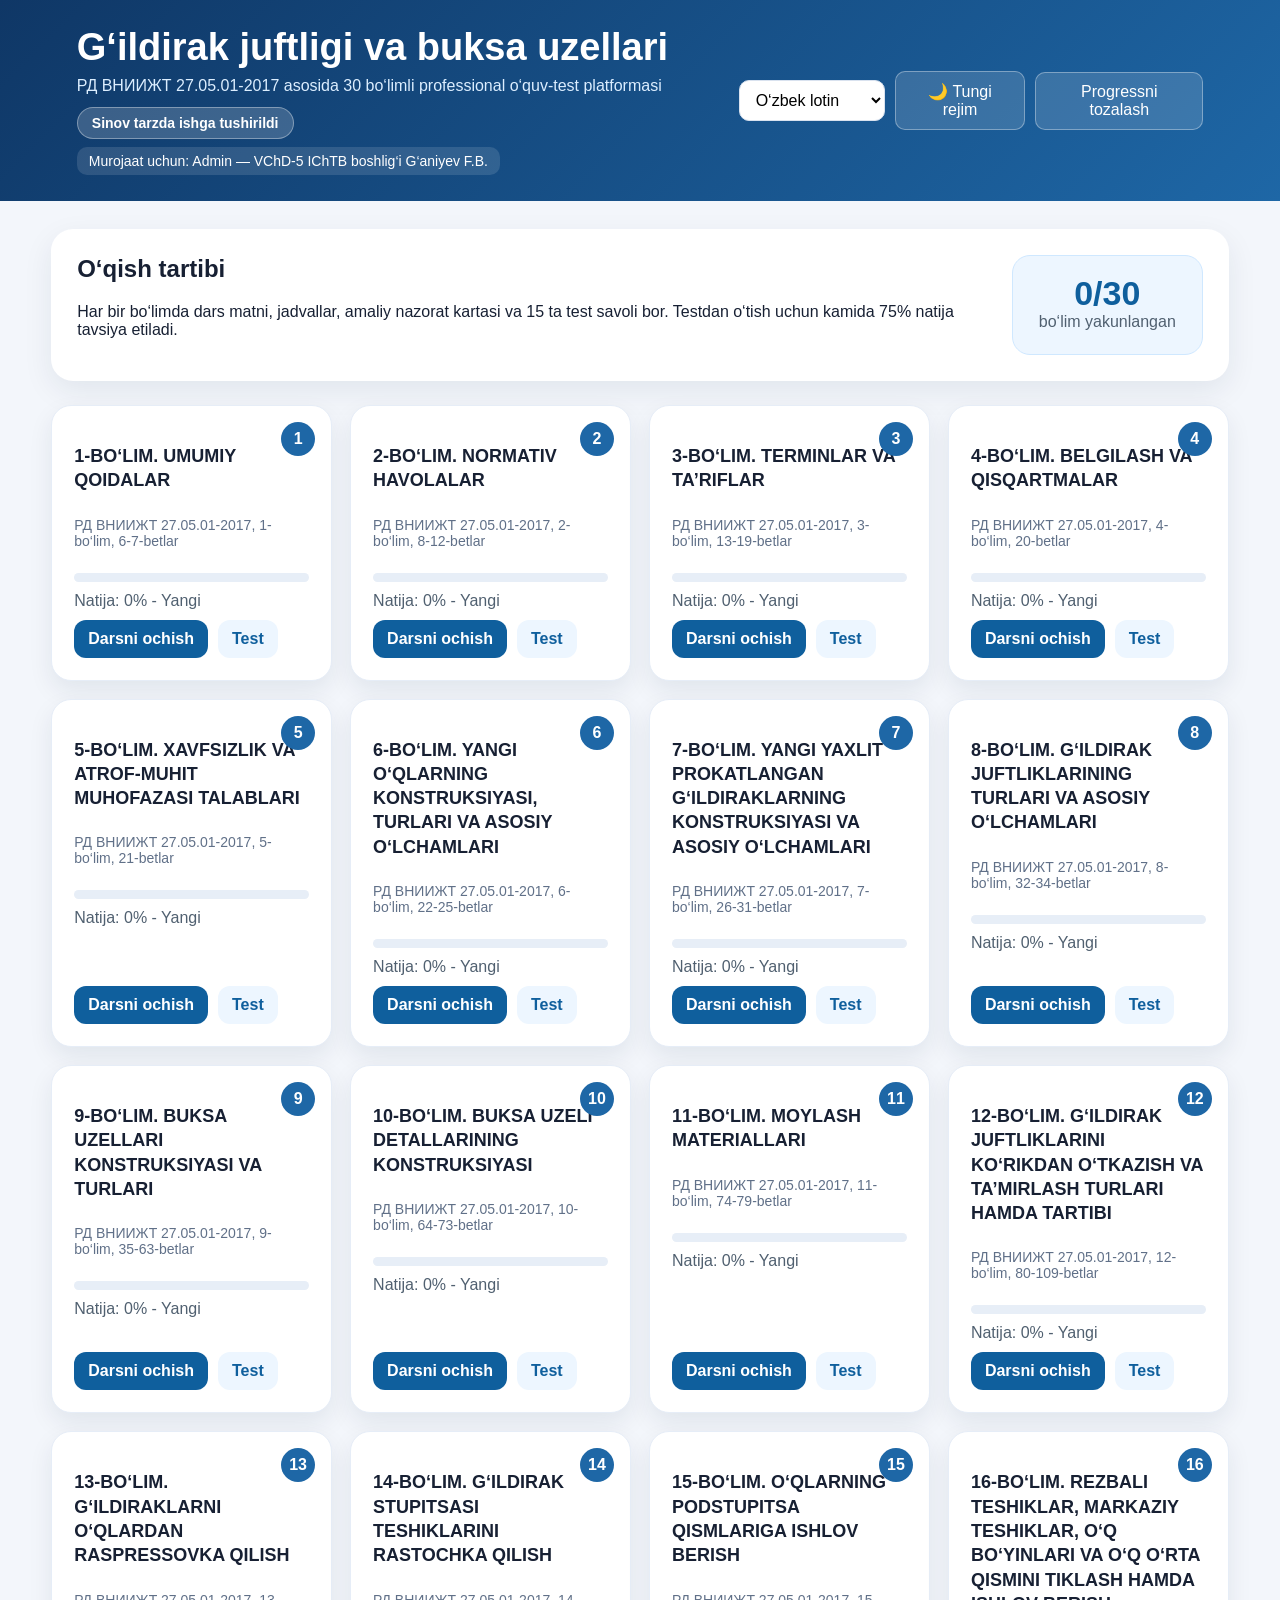
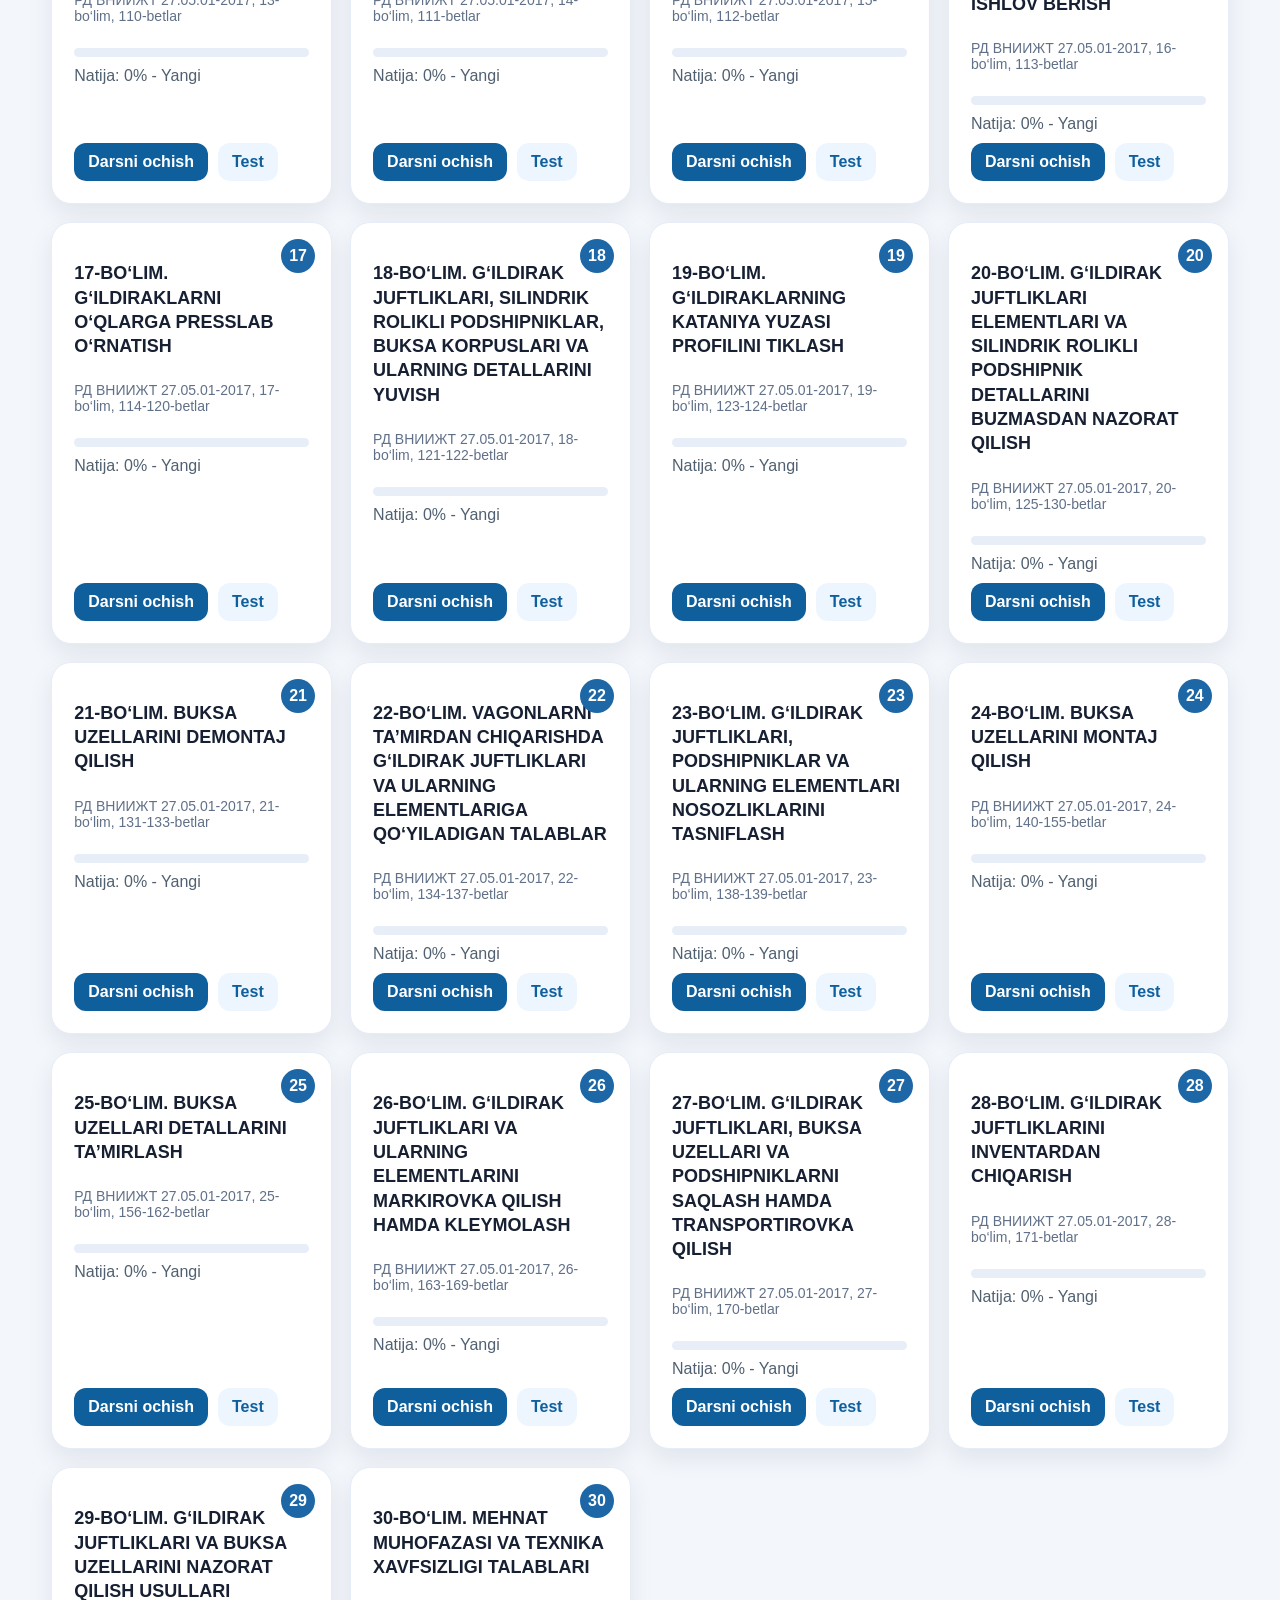
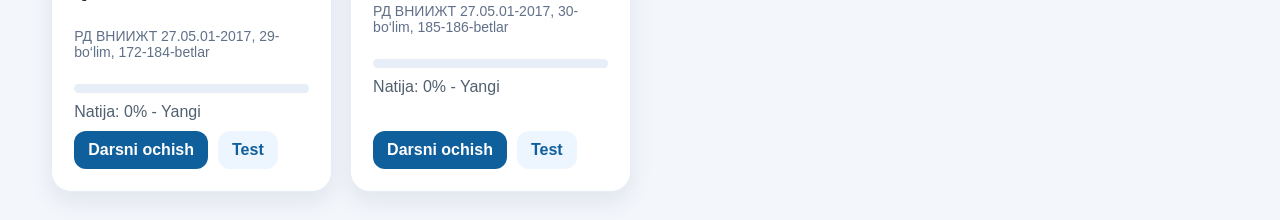
==== index.html @ 4796ba6c "Update index.html" ====
<!DOCTYPE html>
<html lang="uz">
<head>
  <meta charset="UTF-8" />
  <meta name="viewport" content="width=device-width, initial-scale=1.0" />
  <title>G‘ildirak juftligi - o‘quv platforma</title>
  <link rel="stylesheet" href="style.css" />
</head>
<body>
  <header class="topbar">
    <div>
      <h1>G‘ildirak juftligi va buksa uzellari</h1>
      <p>РД ВНИИЖТ 27.05.01-2017 asosida 30 bo‘limli professional o‘quv-test platformasi</p>

      <div class="test-badge">Sinov tarzda ishga tushirildi</div>

      <div class="admin-contact">
        Murojaat uchun: Admin — VChD-5 IChTB boshlig‘i G‘aniyev F.B.
      </div>
    </div>

    <div class="toolbar">
      <select id="langSelect" aria-label="Til tanlash">
        <option value="uz">O‘zbek lotin</option>
        <option value="uzc">Ўзбек кирилл</option>
        <option value="ru">Русский</option>
      </select>

      <button id="themeToggle" class="ghost" type="button">🌙 Tungi rejim</button>

      <button id="resetProgress" class="ghost" type="button">Progressni tozalash</button>
    </div>
  </header>

  <main class="container">
    <section class="hero">
      <div>
        <h2>O‘qish tartibi</h2>
        <p>
          Har bir bo‘limda dars matni, jadvallar, amaliy nazorat kartasi va 15 ta test savoli bor.
          Testdan o‘tish uchun kamida 75% natija tavsiya etiladi.
        </p>
      </div>

      <div class="stats" id="stats"></div>
    </section>

    <section id="sectionGrid" class="grid"></section>
  </main>

  <script src="data/training-data.js"></script>
  <script src="app.js"></script>
  <script src="theme.js"></script>
</body>
</html>
---- style.css ----
* {
  box-sizing: border-box;
}

body {
  margin: 0;
  font-family: Inter, Arial, sans-serif;
  background: #f3f6fb;
  color: #172033;
}

.topbar {
  background: linear-gradient(135deg, #0f3766, #1e67a6);
  color: #fff;
  padding: 26px 6vw;
  display: flex;
  align-items: center;
  justify-content: space-between;
  gap: 24px;
}

.topbar.compact {
  padding: 16px 6vw;
}

.topbar h1 {
  margin: 0;
  font-size: clamp(24px, 3vw, 38px);
}

.topbar p {
  margin: 8px 0 0;
  color: #dceeff;
}

.test-badge {
  display: inline-block;
  margin-top: 12px;
  padding: 7px 14px;
  border-radius: 999px;
  background: rgba(255, 255, 255, 0.18);
  color: #ffffff;
  font-size: 14px;
  font-weight: 700;
  border: 1px solid rgba(255, 255, 255, 0.35);
}

.admin-contact {
  display: inline-block;
  margin-top: 8px;
  padding: 6px 12px;
  border-radius: 10px;
  background: rgba(255, 255, 255, 0.12);
  color: #ffffff;
  font-size: 14px;
  font-weight: 500;
}

.toolbar {
  display: flex;
  gap: 10px;
  align-items: center;
}

select,
button,
.btn {
  font: inherit;
}

select {
  padding: 10px 12px;
  border-radius: 10px;
  border: 1px solid #d9e2ef;
  background: #fff;
}

.ghost {
  background: rgba(255, 255, 255, .14);
  color: #fff;
  border: 1px solid rgba(255, 255, 255, .35);
  padding: 10px 14px;
  border-radius: 10px;
  cursor: pointer;
}

.container {
  width: min(1200px, 92vw);
  margin: 28px auto;
}

.hero {
  display: grid;
  grid-template-columns: 1fr auto;
  gap: 20px;
  background: #fff;
  border-radius: 22px;
  padding: 26px;
  box-shadow: 0 10px 30px rgba(10, 35, 70, .08);
  margin-bottom: 24px;
}

.hero h2 {
  margin-top: 0;
}

.stats {
  background: #edf6ff;
  border: 1px solid #cfe8ff;
  border-radius: 18px;
  padding: 18px 26px;
  text-align: center;
  min-width: 180px;
}

.stats strong {
  display: block;
  font-size: 34px;
  color: #0f5f9d;
}

.stats span {
  color: #506070;
}

.grid {
  display: grid;
  grid-template-columns: repeat(auto-fill, minmax(280px, 1fr));
  gap: 18px;
}

.card {
  position: relative;
  background: #fff;
  border-radius: 20px;
  padding: 22px;
  box-shadow: 0 10px 24px rgba(10, 35, 70, .08);
  border: 1px solid #e6edf7;
  display: flex;
  flex-direction: column;
  gap: 10px;
}

.card h3 {
  margin: 16px 0 0;
  font-size: 18px;
  line-height: 1.35;
}

.badge {
  position: absolute;
  top: 16px;
  right: 16px;
  background: #1e67a6;
  color: #fff;
  min-width: 34px;
  height: 34px;
  border-radius: 50%;
  display: grid;
  place-items: center;
  font-weight: 700;
}

.badge.big {
  position: static;
  min-width: 58px;
  height: 58px;
  font-size: 24px;
  flex: 0 0 auto;
}

.source {
  color: #607088;
  font-size: 14px;
}

.progress {
  height: 9px;
  background: #e7eef7;
  border-radius: 99px;
  overflow: hidden;
}

.progress span {
  display: block;
  height: 100%;
  background: #1e9b6c;
}

.score {
  margin: 0;
  color: #506070;
}

.actions {
  display: flex;
  gap: 10px;
  flex-wrap: wrap;
  margin-top: auto;
}

.btn {
  display: inline-flex;
  text-decoration: none;
  background: #0f5f9d;
  color: #fff;
  padding: 10px 14px;
  border-radius: 12px;
  border: 0;
  cursor: pointer;
  font-weight: 700;
}

.btn.secondary {
  background: #edf6ff;
  color: #0f5f9d;
}

.back {
  color: #fff;
  text-decoration: none;
  font-weight: 700;
}

.lesson-wrap {
  width: min(1050px, 92vw);
  margin: 26px auto;
}

.lesson-card {
  background: #fff;
  border-radius: 24px;
  padding: clamp(22px, 4vw, 44px);
  box-shadow: 0 10px 30px rgba(10, 35, 70, .08);
  border: 1px solid #e6edf7;
}

.lesson-head {
  display: flex;
  gap: 18px;
  align-items: center;
  border-bottom: 1px solid #e5edf6;
  padding-bottom: 18px;
  margin-bottom: 24px;
}

.lesson-head h1 {
  margin: 0;
  font-size: clamp(24px, 3vw, 34px);
  line-height: 1.25;
}

.block {
  margin: 24px 0;
}

.block h2 {
  color: #0f3766;
  font-size: 22px;
  margin: 22px 0 12px;
}

.prose p {
  font-size: 17px;
  line-height: 1.75;
  text-align: justify;
}

.table-scroll {
  overflow: auto;
  border: 1px solid #dce5f2;
  border-radius: 14px;
}

table {
  width: 100%;
  border-collapse: collapse;
  background: #fff;
}

th,
td {
  padding: 12px 14px;
  border-bottom: 1px solid #e5edf6;
  text-align: left;
  vertical-align: top;
}

th {
  background: #edf6ff;
  color: #0f3766;
}

ol {
  line-height: 1.75;
  font-size: 17px;
}

.bottom {
  border-top: 1px solid #e5edf6;
  padding-top: 20px;
}

.question {
  border: 1px solid #dce5f2;
  border-radius: 16px;
  padding: 18px;
  margin: 16px 0;
}

.question h3 {
  margin-top: 0;
}

.question label {
  display: block;
  padding: 10px 12px;
  margin: 8px 0;
  background: #f7f9fd;
  border-radius: 10px;
  cursor: pointer;
}

.question.ok {
  border-color: #24a26a;
  background: #f4fff9;
}

.question.bad {
  border-color: #d44848;
  background: #fff7f7;
}

.explain {
  margin: 10px 0 0;
  color: #405060;
  font-weight: 600;
}

.submit {
  margin-top: 16px;
}

.result {
  margin-top: 22px;
  padding: 20px;
  border-radius: 18px;
  text-align: center;
}

.result.ok {
  background: #eafff4;
  border: 1px solid #9fe0bf;
}

.result.bad {
  background: #fff2f2;
  border: 1px solid #efb1b1;
}

/* TUNGI REJIM */
html[data-theme="dark"] body {
  background: #0b1220;
  color: #e6edf7;
}

html[data-theme="dark"] .topbar {
  background: linear-gradient(135deg, #07162b, #123b66);
}

html[data-theme="dark"] .topbar p {
  color: #c7d8ee;
}

html[data-theme="dark"] .hero,
html[data-theme="dark"] .card,
html[data-theme="dark"] .lesson-card,
html[data-theme="dark"] table {
  background: #111c2f;
  color: #e6edf7;
  border-color: #243650;
  box-shadow: 0 10px 30px rgba(0, 0, 0, .28);
}

html[data-theme="dark"] .stats {
  background: #13243b;
  border-color: #284461;
}

html[data-theme="dark"] .stats strong {
  color: #71b7ff;
}

html[data-theme="dark"] .stats span,
html[data-theme="dark"] .source,
html[data-theme="dark"] .score {
  color: #aabbd0;
}

html[data-theme="dark"] .badge {
  background: #2d78bd;
}

html[data-theme="dark"] .progress {
  background: #263850;
}

html[data-theme="dark"] .progress span {
  background: #2dcc89;
}

html[data-theme="dark"] .btn {
  background: #2d78bd;
  color: #ffffff;
}

html[data-theme="dark"] .btn.secondary {
  background: #1a2d46;
  color: #9fd0ff;
}

html[data-theme="dark"] .block h2,
html[data-theme="dark"] .lesson-head h1 {
  color: #9fd0ff;
}

html[data-theme="dark"] .lesson-head,
html[data-theme="dark"] .bottom {
  border-color: #263850;
}

html[data-theme="dark"] .table-scroll {
  border-color: #2c405c;
}

html[data-theme="dark"] th {
  background: #172a44;
  color: #b9ddff;
}

html[data-theme="dark"] td,
html[data-theme="dark"] th {
  border-bottom-color: #263850;
}

html[data-theme="dark"] .question {
  background: #111c2f;
  border-color: #2c405c;
}

html[data-theme="dark"] .question label {
  background: #18263a;
  color: #e6edf7;
}

html[data-theme="dark"] .question.ok {
  background: #0e2a20;
  border-color: #2dcc89;
}

html[data-theme="dark"] .question.bad {
  background: #2a1518;
  border-color: #e05a5a;
}

html[data-theme="dark"] .explain {
  color: #c7d8ee;
}

html[data-theme="dark"] .result.ok {
  background: #0e2a20;
  border-color: #2dcc89;
}

html[data-theme="dark"] .result.bad {
  background: #2a1518;
  border-color: #e05a5a;
}

html[data-theme="dark"] select {
  background: #111c2f;
  color: #e6edf7;
  border-color: #2c405c;
}

html[data-theme="dark"] .ghost {
  background: rgba(255, 255, 255, .12);
  color: #ffffff;
  border-color: rgba(255, 255, 255, .32);
}

html[data-theme="dark"] .test-badge {
  background: rgba(255, 255, 255, .14);
  border-color: rgba(255, 255, 255, .32);
}

html[data-theme="dark"] .admin-contact {
  background: rgba(255, 255, 255, .10);
}

/* TELEFON MOSLASHUVI */
@media (max-width: 720px) {
  .topbar,
  .hero {
    grid-template-columns: 1fr;
    flex-direction: column;
    align-items: flex-start;
  }

  .toolbar {
    width: 100%;
    flex-wrap: wrap;
  }

  .toolbar select {
    flex: 1;
  }

  .lesson-head {
    align-items: flex-start;
    flex-direction: column;
  }

  .test-badge,
  .admin-contact {
    font-size: 13px;
  }
}
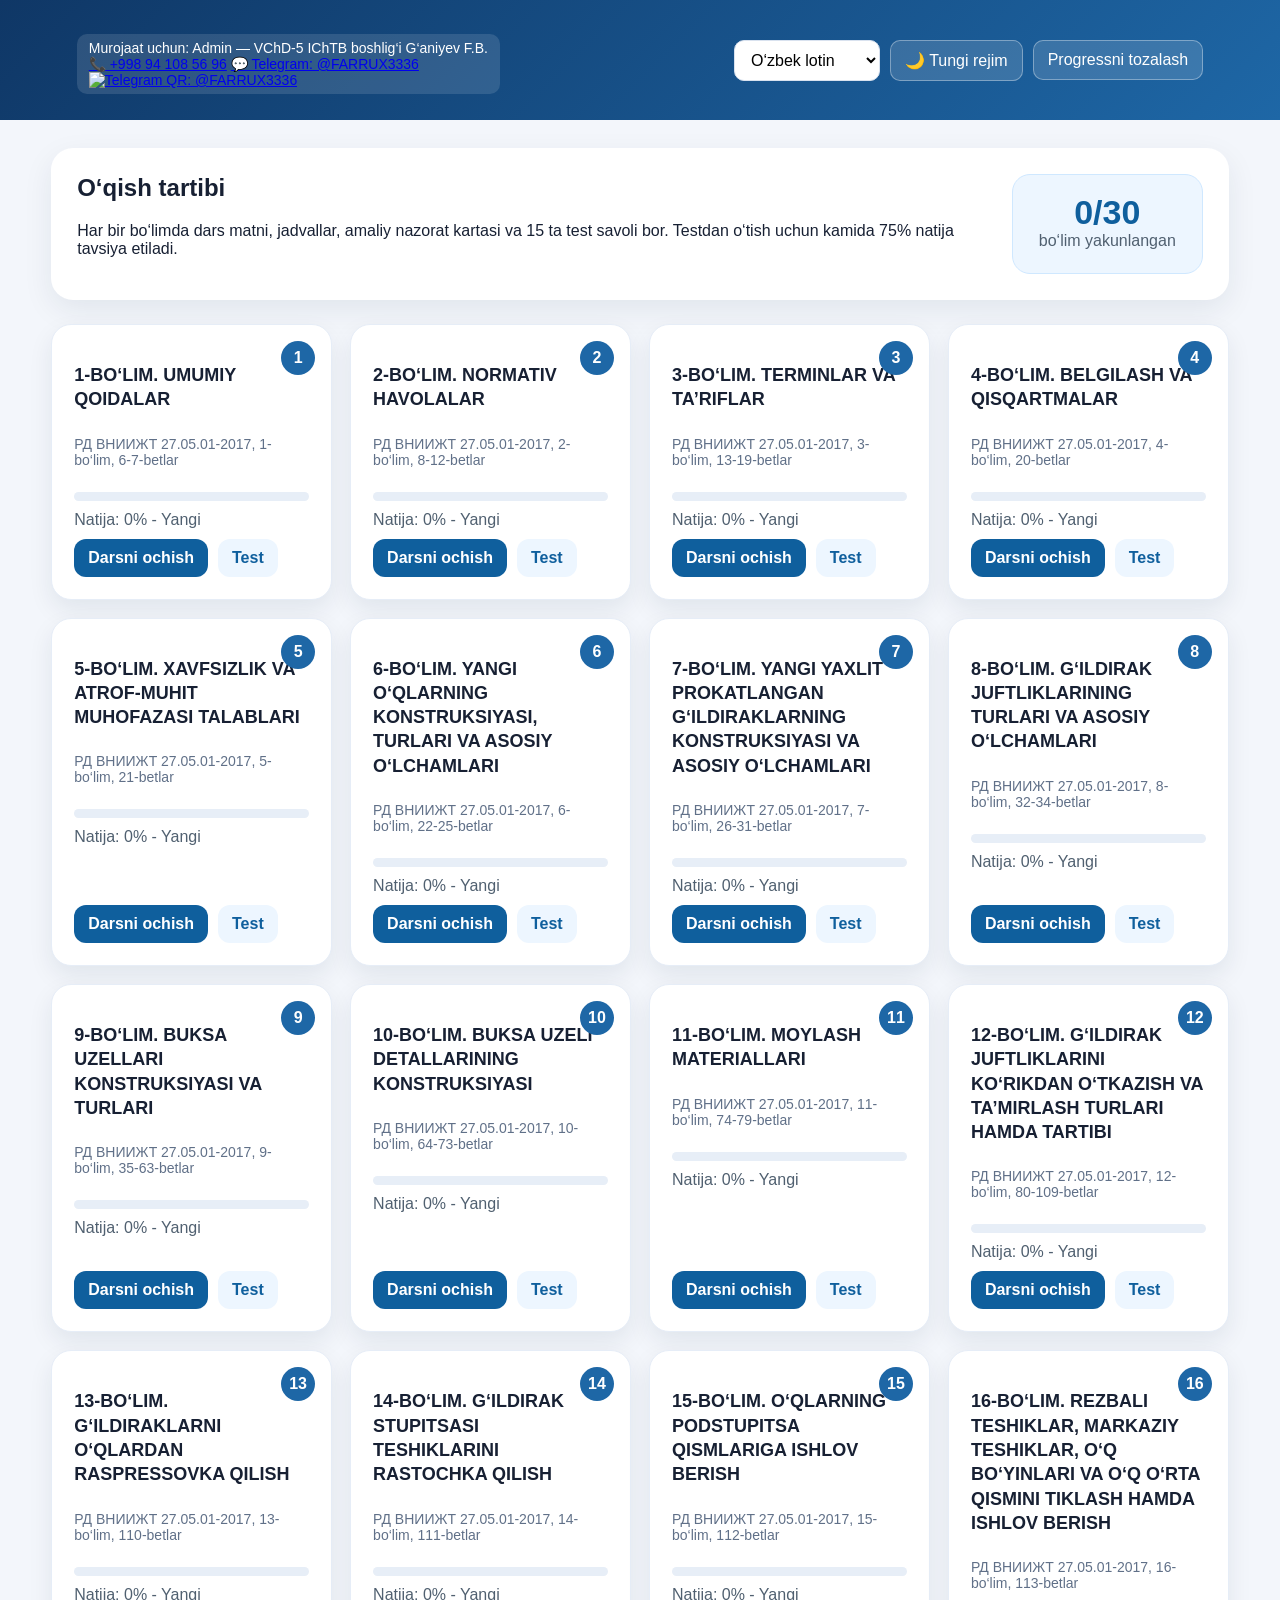
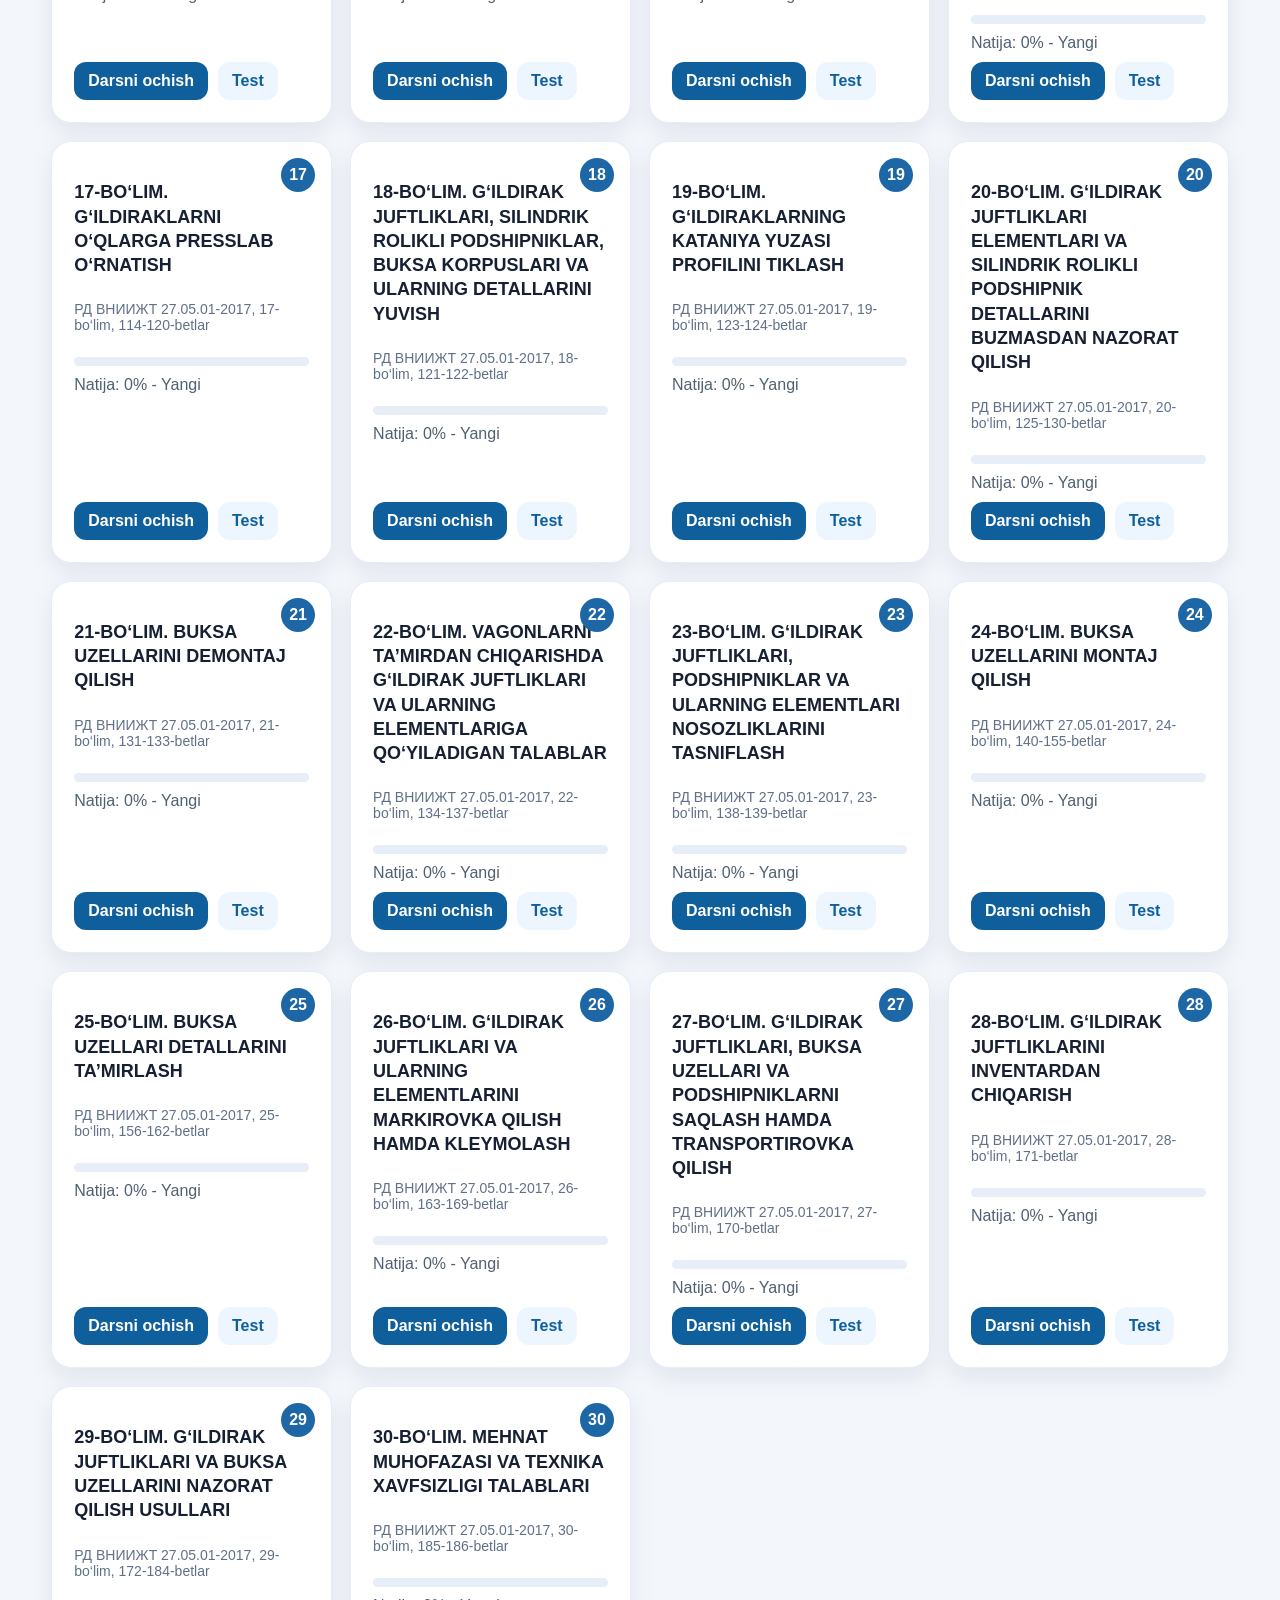
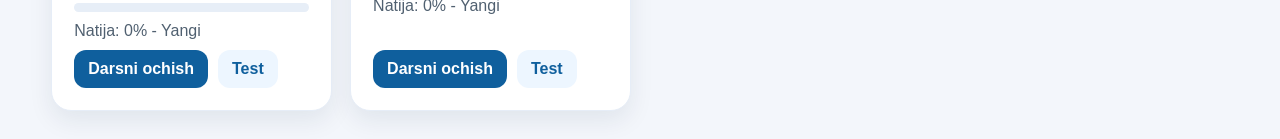
==== commit 1cfa44ad: "Update index.html" ====
--- a/index.html
+++ b/index.html
@@ -8,15 +8,19 @@
 </head>
 <body>
   <header class="topbar">
-    <div>
-      <h1>G‘ildirak juftligi va buksa uzellari</h1>
-      <p>РД ВНИИЖТ 27.05.01-2017 asosida 30 bo‘limli professional o‘quv-test platformasi</p>
-
-      <div class="test-badge">Sinov tarzda ishga tushirildi</div>
-
-      <div class="admin-contact">
-        Murojaat uchun: Admin — VChD-5 IChTB boshlig‘i G‘aniyev F.B.
+   <div class="admin-contact contact-box">
+      <div class="contact-text">
+        <div>Murojaat uchun: Admin — VChD-5 IChTB boshlig‘i G‘aniyev F.B.</div>
+    
+        <div class="contact-links">
+          <a href="tel:+998941085696" class="contact-link">📞 +998 94 108 56 96</a>
+          <a href="https://t.me/FARRUX3336" target="_blank" rel="noopener" class="contact-link">💬 Telegram: @FARRUX3336</a>
+        </div>
       </div>
+    
+      <a href="https://t.me/FARRUX3336" target="_blank" rel="noopener" class="qr-link" title="Telegramga o‘tish">
+        <img src="assets/telegram_qr.png" alt="Telegram QR: @FARRUX3336" class="telegram-qr">
+      </a>
     </div>
 
     <div class="toolbar">
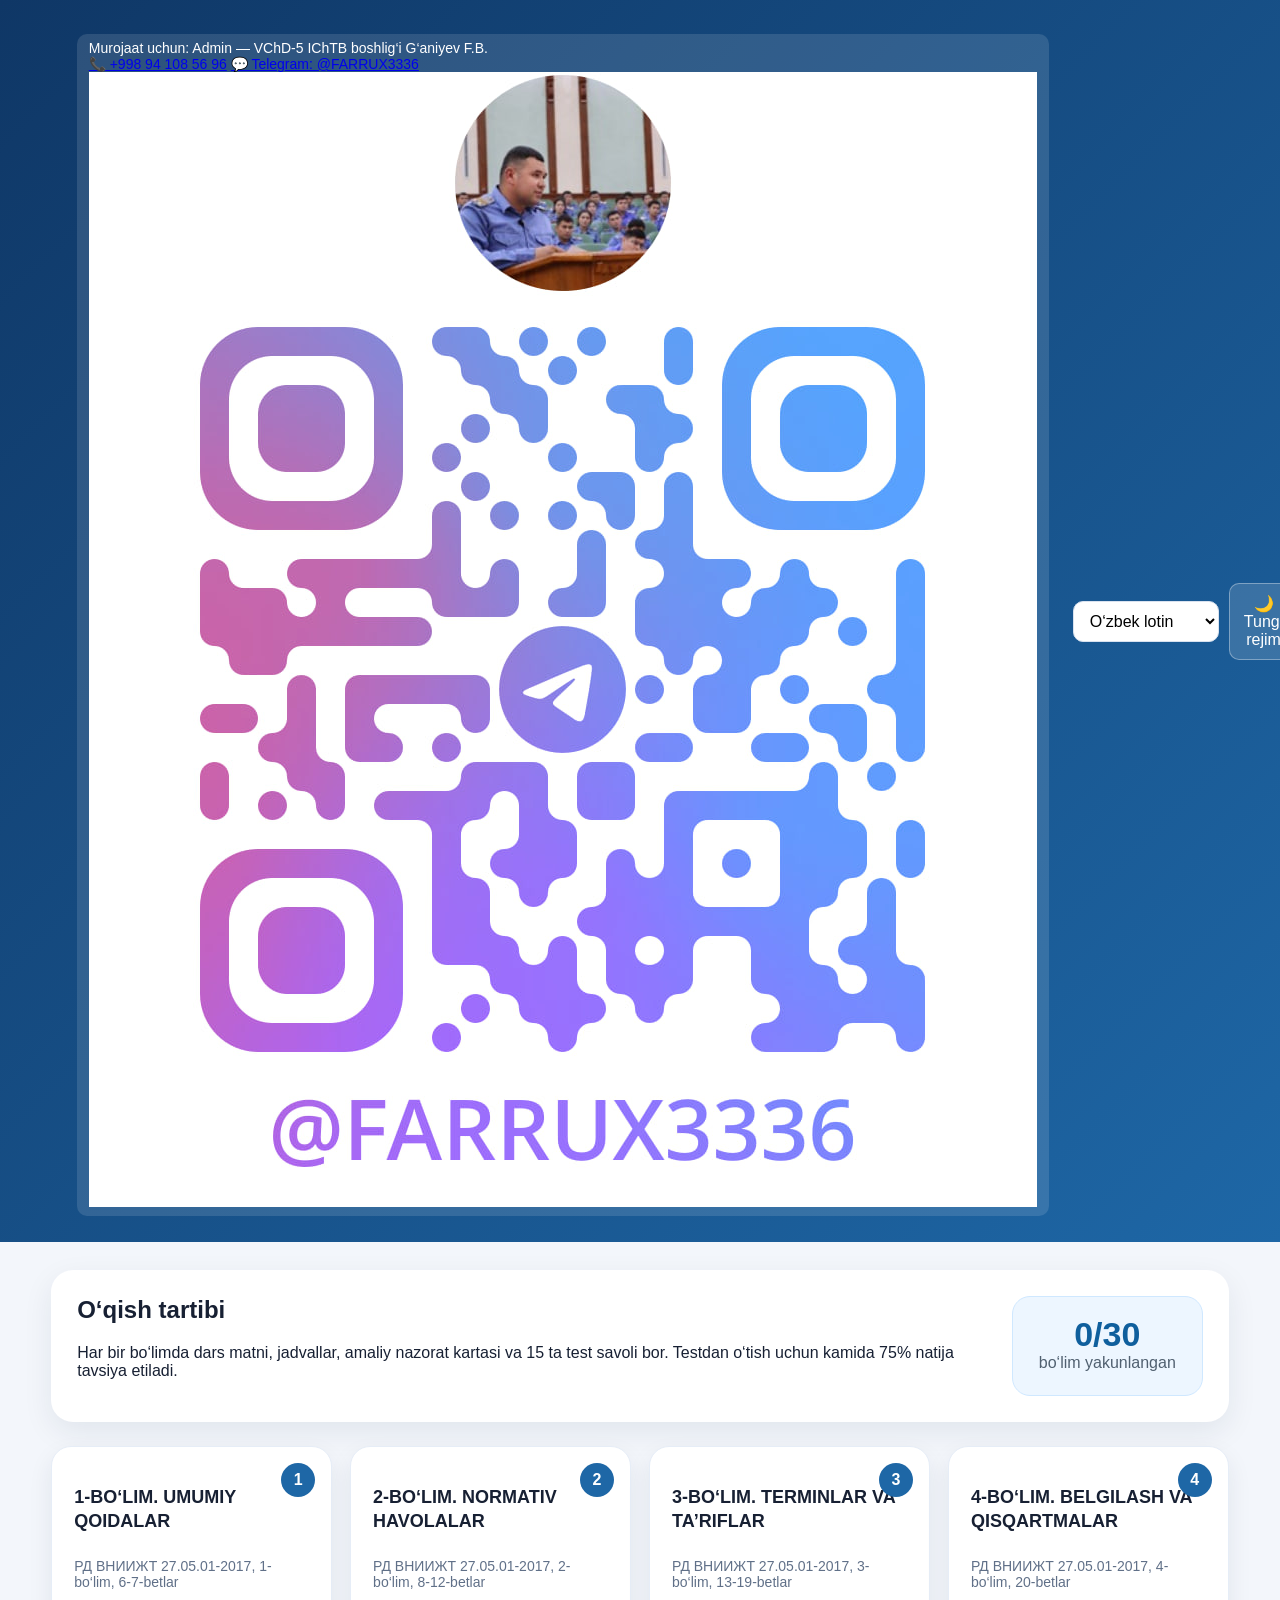
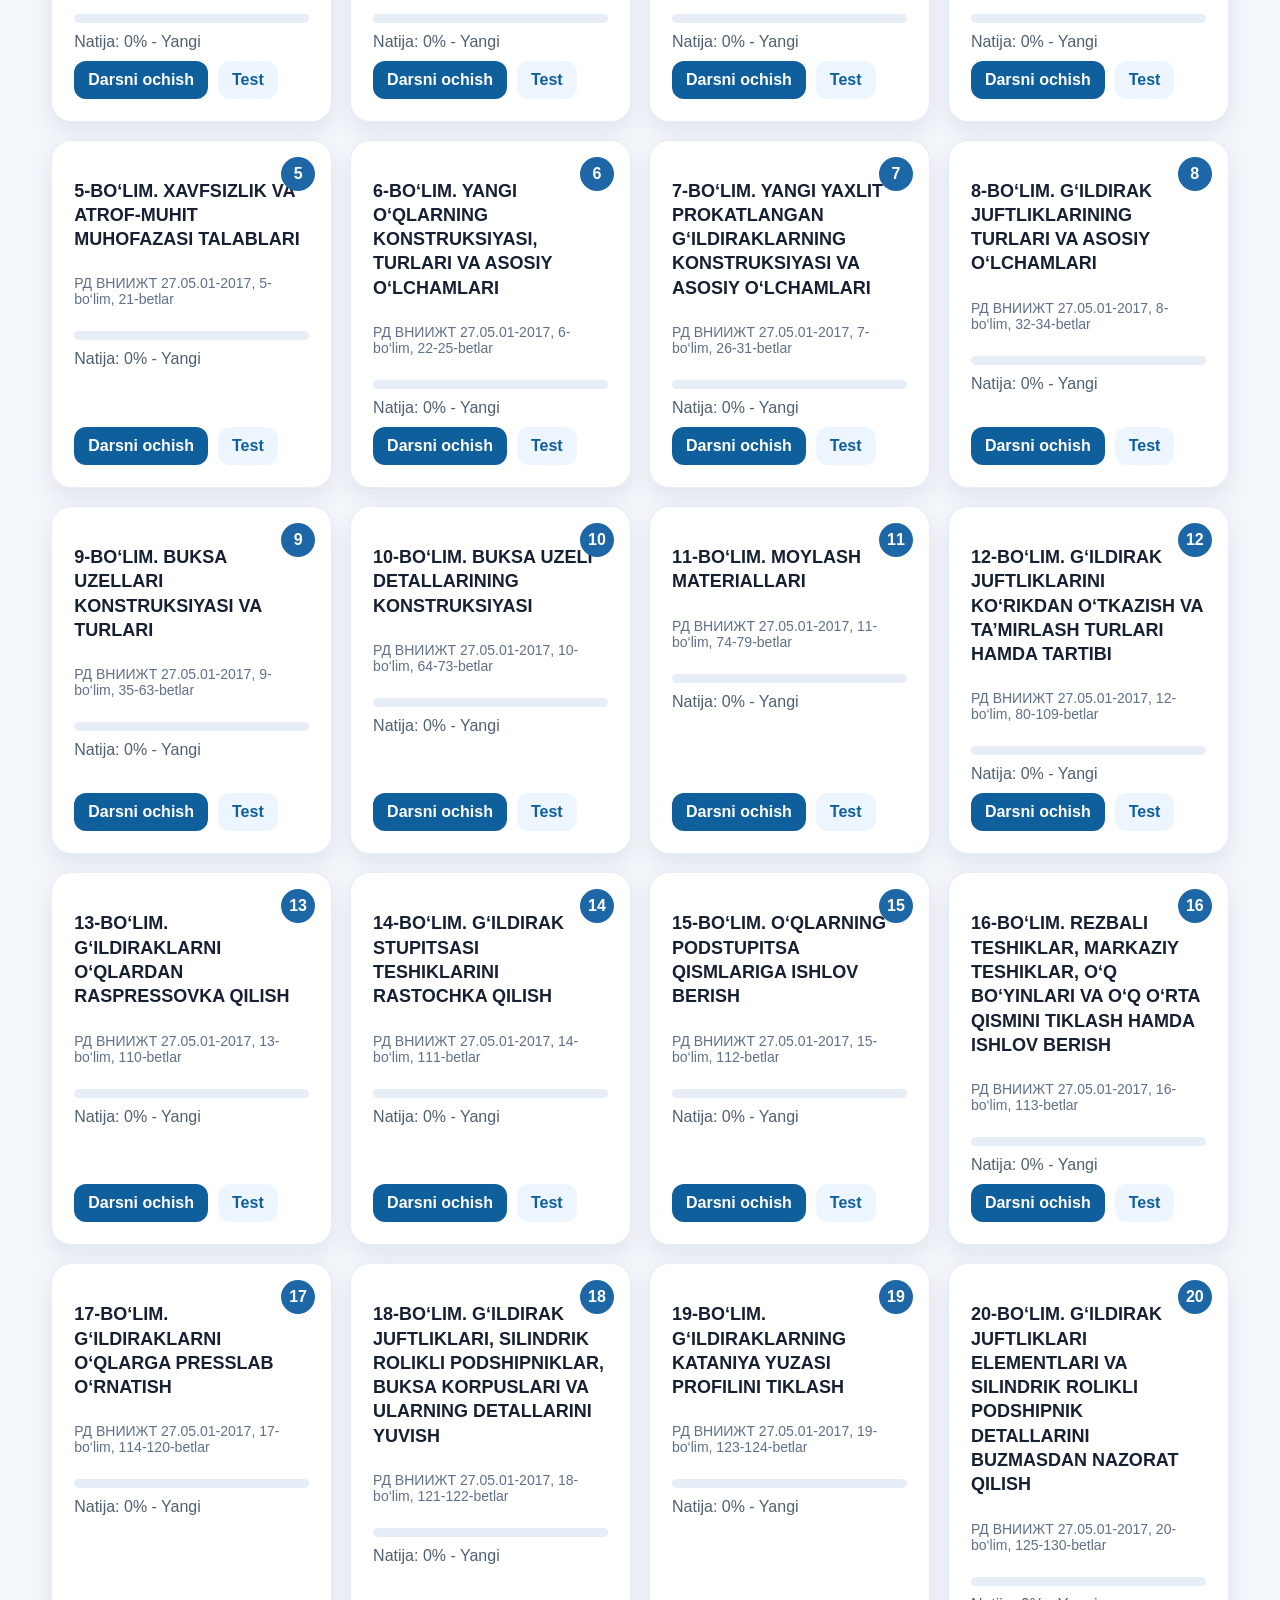
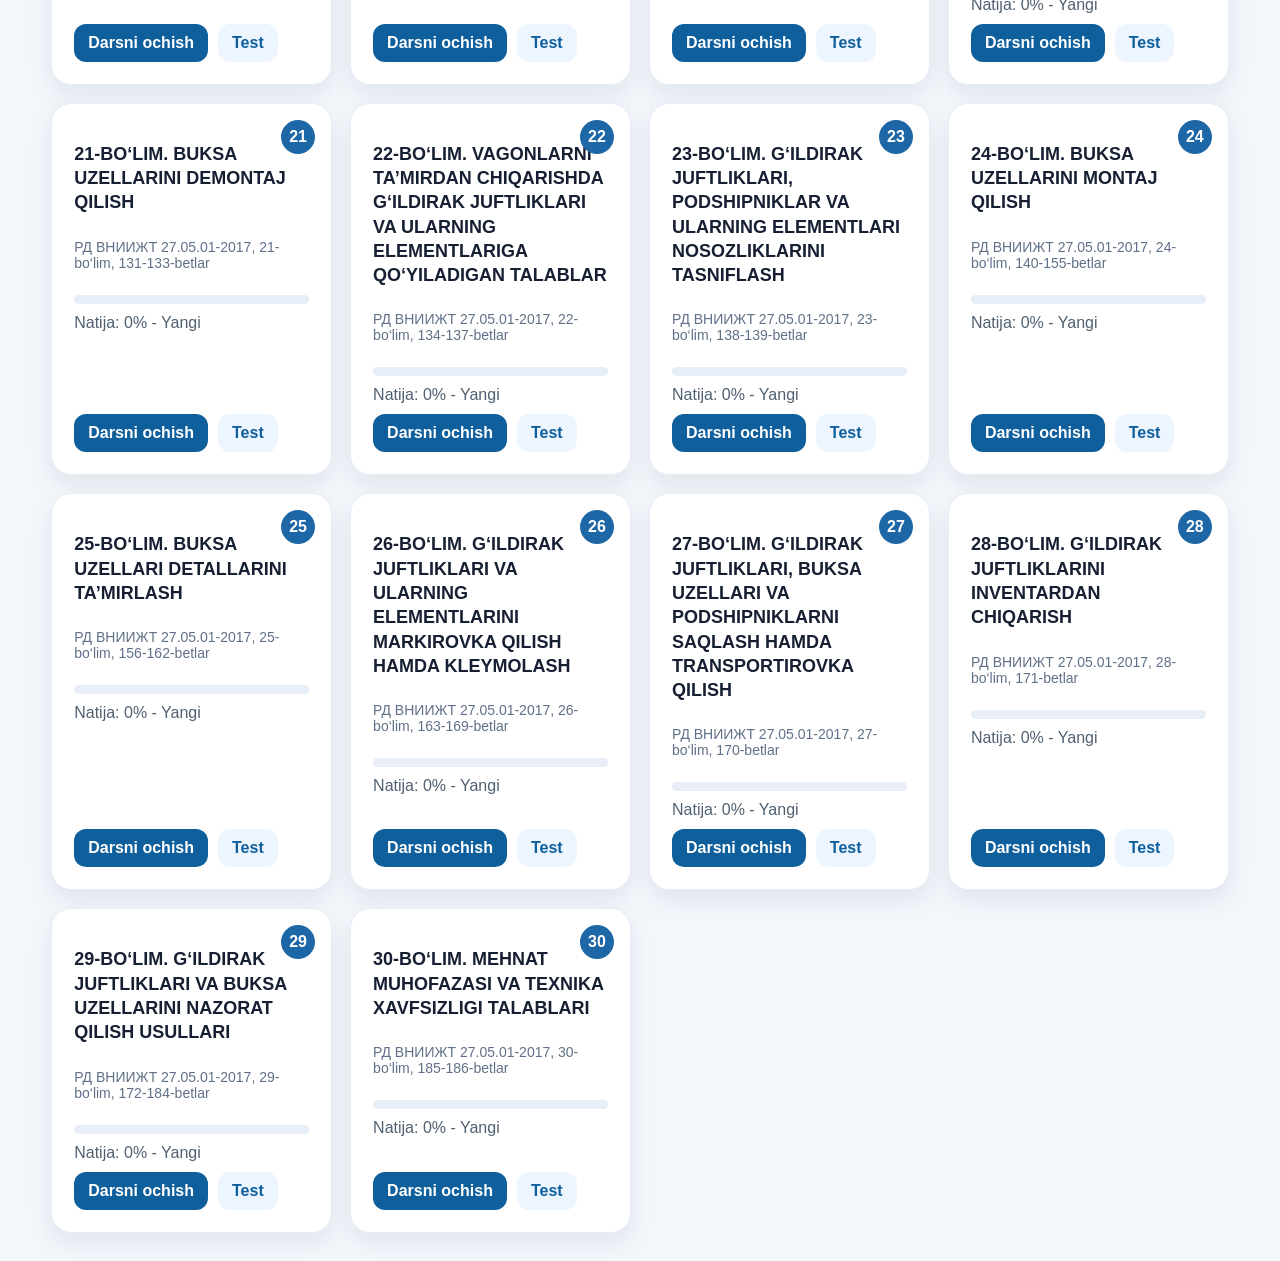
==== commit 5742a0be: "Update index.html" ====
--- a/index.html
+++ b/index.html
@@ -8,20 +8,22 @@
 </head>
 <body>
   <header class="topbar">
-   <div class="admin-contact contact-box">
-      <div class="contact-text">
-        <div>Murojaat uchun: Admin — VChD-5 IChTB boshlig‘i G‘aniyev F.B.</div>
-    
-        <div class="contact-links">
-          <a href="tel:+998941085696" class="contact-link">📞 +998 94 108 56 96</a>
-          <a href="https://t.me/FARRUX3336" target="_blank" rel="noopener" class="contact-link">💬 Telegram: @FARRUX3336</a>
-        </div>
+  <div class="admin-contact contact-box">
+    <div class="contact-text">
+      <div>Murojaat uchun: Admin — VChD-5 IChTB boshlig‘i G‘aniyev F.B.</div>
+  
+      <div class="contact-links">
+        <a href="tel:+998941085696" class="contact-link">📞 +998 94 108 56 96</a>
+        <a href="https://t.me/FARRUX3336" target="_blank" rel="noopener" class="contact-link">
+          💬 Telegram: @FARRUX3336
+        </a>
       </div>
-    
-      <a href="https://t.me/FARRUX3336" target="_blank" rel="noopener" class="qr-link" title="Telegramga o‘tish">
-        <img src="assets/telegram_qr.png" alt="Telegram QR: @FARRUX3336" class="telegram-qr">
-      </a>
     </div>
+  
+    <a href="https://t.me/FARRUX3336" target="_blank" rel="noopener" class="qr-link" title="Telegramga o‘tish">
+      <img src="assets/telegram_qr.png" alt="Telegram QR" class="telegram-qr">
+    </a>
+  </div>
 
     <div class="toolbar">
       <select id="langSelect" aria-label="Til tanlash">
--- a/style.css
+++ b/style.css
@@ -525,4 +525,88 @@
   .admin-contact {
     font-size: 13px;
   }
-}
+
+  .contact-box {
+    display: inline-flex;
+    align-items: center;
+    gap: 12px;
+    margin-top: 8px;
+    padding: 8px 12px;
+    border-radius: 14px;
+    background: rgba(255, 255, 255, 0.12);
+    color: #ffffff;
+    font-size: 14px;
+    font-weight: 500;
+  }
+  
+  .contact-text {
+    display: flex;
+    flex-direction: column;
+    gap: 6px;
+  }
+  
+  .contact-links {
+    display: flex;
+    gap: 8px;
+    flex-wrap: wrap;
+  }
+  
+  .contact-link {
+    display: inline-flex;
+    align-items: center;
+    gap: 4px;
+    color: #ffffff;
+    text-decoration: none;
+    padding: 5px 9px;
+    border-radius: 999px;
+    background: rgba(255, 255, 255, 0.16);
+    border: 1px solid rgba(255, 255, 255, 0.28);
+    font-weight: 700;
+  }
+  
+  .contact-link:hover {
+    background: rgba(255, 255, 255, 0.26);
+  }
+  
+  .qr-link {
+    display: inline-flex;
+    align-items: center;
+    justify-content: center;
+    text-decoration: none;
+  }
+  
+  .telegram-qr {
+    width: 58px;
+    height: 58px;
+    object-fit: cover;
+    border-radius: 10px;
+    background: #ffffff;
+    padding: 3px;
+    border: 1px solid rgba(255, 255, 255, 0.45);
+  }
+  
+  html[data-theme="dark"] .contact-box {
+    background: rgba(255, 255, 255, .10);
+  }
+  
+  html[data-theme="dark"] .contact-link {
+    background: rgba(255, 255, 255, .12);
+    border-color: rgba(255, 255, 255, .25);
+  }
+  
+  @media (max-width: 720px) {
+    .contact-box {
+      align-items: flex-start;
+      flex-direction: column;
+    }
+  
+    .telegram-qr {
+      width: 72px;
+      height: 72px;
+    }
+  
+    .contact-links {
+      flex-direction: column;
+    }
+  }
+}
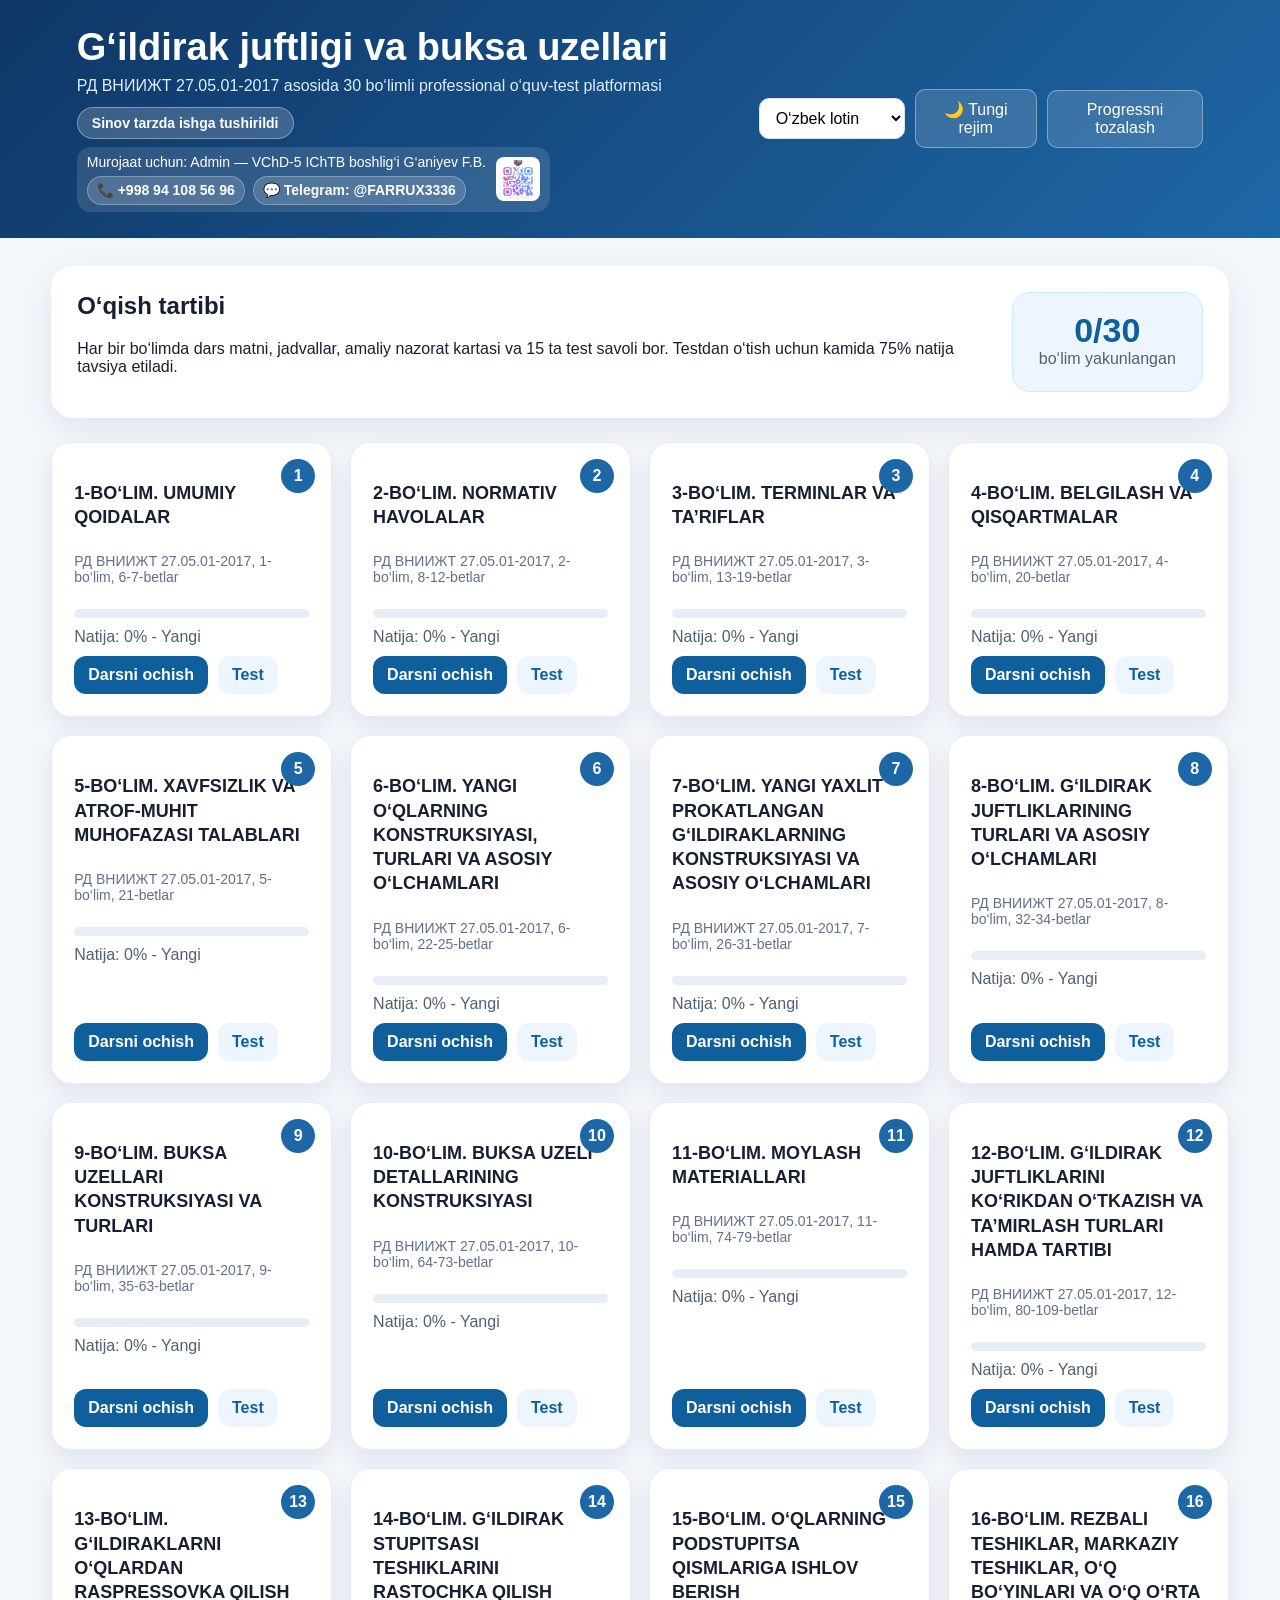
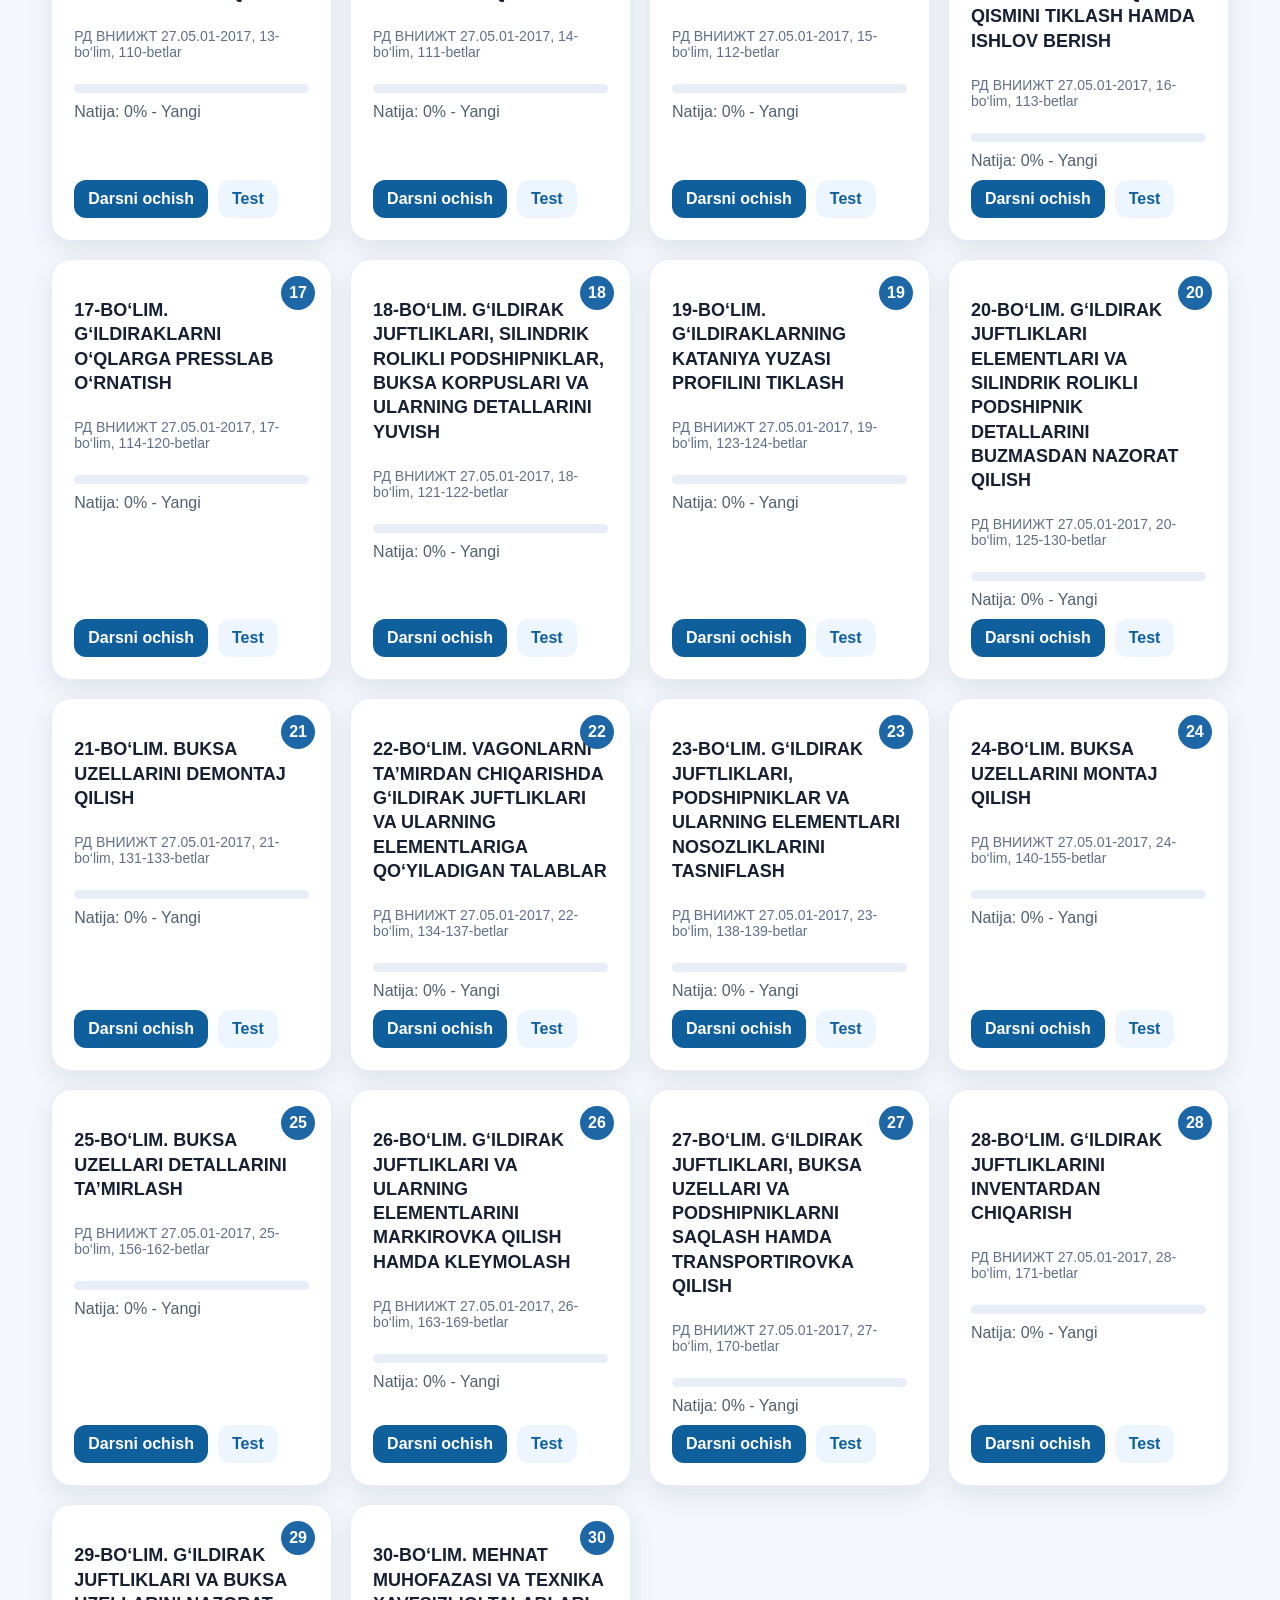
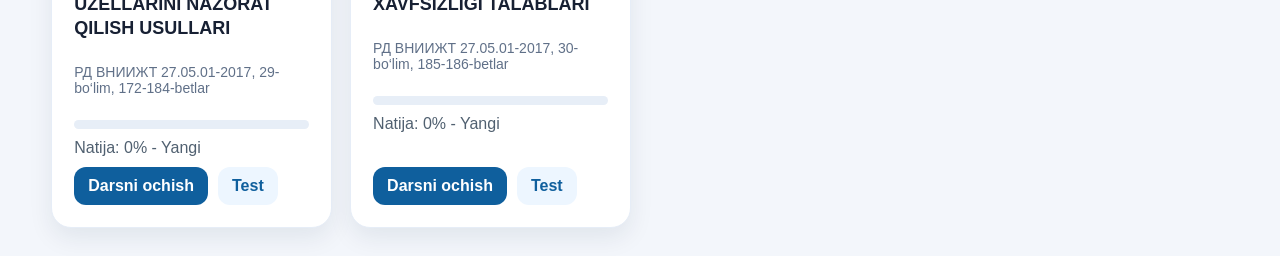
==== commit 814860e8: "Update index.html" ====
--- a/index.html
+++ b/index.html
@@ -8,36 +8,41 @@
 </head>
 <body>
   <header class="topbar">
-  <div class="admin-contact contact-box">
-    <div class="contact-text">
-      <div>Murojaat uchun: Admin — VChD-5 IChTB boshlig‘i G‘aniyev F.B.</div>
+    <div>
+      <h1>G‘ildirak juftligi va buksa uzellari</h1>
+      <p>РД ВНИИЖТ 27.05.01-2017 asosida 30 bo‘limli professional o‘quv-test platformasi</p>
   
-      <div class="contact-links">
-        <a href="tel:+998941085696" class="contact-link">📞 +998 94 108 56 96</a>
-        <a href="https://t.me/FARRUX3336" target="_blank" rel="noopener" class="contact-link">
-          💬 Telegram: @FARRUX3336
+      <div class="test-badge">Sinov tarzda ishga tushirildi</div>
+  
+      <div class="contact-box">
+        <div class="contact-text">
+          <div>Murojaat uchun: Admin — VChD-5 IChTB boshlig‘i G‘aniyev F.B.</div>
+  
+          <div class="contact-links">
+            <a href="tel:+998941085696" class="contact-link">📞 +998 94 108 56 96</a>
+            <a href="https://t.me/FARRUX3336" target="_blank" rel="noopener" class="contact-link">
+              💬 Telegram: @FARRUX3336
+            </a>
+          </div>
+        </div>
+  
+        <a href="https://t.me/FARRUX3336" target="_blank" rel="noopener" class="qr-link" title="Telegramga o‘tish">
+          <img src="assets/telegram_qr.png" alt="Telegram QR: @FARRUX3336" class="telegram-qr">
         </a>
       </div>
     </div>
   
-    <a href="https://t.me/FARRUX3336" target="_blank" rel="noopener" class="qr-link" title="Telegramga o‘tish">
-      <img src="assets/telegram_qr.png" alt="Telegram QR" class="telegram-qr">
-    </a>
-  </div>
-
     <div class="toolbar">
       <select id="langSelect" aria-label="Til tanlash">
         <option value="uz">O‘zbek lotin</option>
         <option value="uzc">Ўзбек кирилл</option>
         <option value="ru">Русский</option>
       </select>
-
+  
       <button id="themeToggle" class="ghost" type="button">🌙 Tungi rejim</button>
-
       <button id="resetProgress" class="ghost" type="button">Progressni tozalash</button>
     </div>
   </header>
-
   <main class="container">
     <section class="hero">
       <div>
--- a/style.css
+++ b/style.css
@@ -45,6 +45,7 @@
   border: 1px solid rgba(255, 255, 255, 0.35);
 }
 
+/* ADMIN / TELEGRAM / TELEFON BLOKI */
 .admin-contact {
   display: inline-block;
   margin-top: 8px;
@@ -54,6 +55,69 @@
   color: #ffffff;
   font-size: 14px;
   font-weight: 500;
+}
+
+.contact-box {
+  display: inline-flex;
+  align-items: center;
+  gap: 10px;
+  margin-top: 8px;
+  padding: 7px 10px;
+  border-radius: 14px;
+  background: rgba(255, 255, 255, 0.12);
+  color: #ffffff;
+  font-size: 14px;
+  font-weight: 500;
+  max-width: 100%;
+  flex-wrap: wrap;
+}
+
+.contact-text {
+  display: flex;
+  flex-direction: column;
+  gap: 6px;
+}
+
+.contact-links {
+  display: flex;
+  gap: 8px;
+  flex-wrap: wrap;
+}
+
+.contact-link {
+  display: inline-flex;
+  align-items: center;
+  gap: 4px;
+  color: #ffffff;
+  text-decoration: none;
+  padding: 5px 9px;
+  border-radius: 999px;
+  background: rgba(255, 255, 255, 0.16);
+  border: 1px solid rgba(255, 255, 255, 0.28);
+  font-weight: 700;
+  line-height: 1.2;
+}
+
+.contact-link:hover {
+  background: rgba(255, 255, 255, 0.26);
+}
+
+.qr-link {
+  display: inline-flex;
+  align-items: center;
+  justify-content: center;
+  flex: 0 0 auto;
+  text-decoration: none;
+}
+
+.telegram-qr {
+  width: 44px;
+  height: 44px;
+  object-fit: cover;
+  border-radius: 8px;
+  background: #ffffff;
+  padding: 2px;
+  border: 1px solid rgba(255, 255, 255, 0.45);
 }
 
 .toolbar {
@@ -494,8 +558,14 @@
   border-color: rgba(255, 255, 255, .32);
 }
 
-html[data-theme="dark"] .admin-contact {
+html[data-theme="dark"] .admin-contact,
+html[data-theme="dark"] .contact-box {
   background: rgba(255, 255, 255, .10);
+}
+
+html[data-theme="dark"] .contact-link {
+  background: rgba(255, 255, 255, .12);
+  border-color: rgba(255, 255, 255, .25);
 }
 
 /* TELEFON MOSLASHUVI */
@@ -527,86 +597,17 @@
   }
 
   .contact-box {
-    display: inline-flex;
-    align-items: center;
-    gap: 12px;
-    margin-top: 8px;
-    padding: 8px 12px;
-    border-radius: 14px;
-    background: rgba(255, 255, 255, 0.12);
-    color: #ffffff;
-    font-size: 14px;
-    font-weight: 500;
-  }
-  
-  .contact-text {
-    display: flex;
+    align-items: flex-start;
     flex-direction: column;
-    gap: 6px;
-  }
-  
+  }
+
   .contact-links {
-    display: flex;
-    gap: 8px;
-    flex-wrap: wrap;
-  }
-  
-  .contact-link {
-    display: inline-flex;
-    align-items: center;
-    gap: 4px;
-    color: #ffffff;
-    text-decoration: none;
-    padding: 5px 9px;
-    border-radius: 999px;
-    background: rgba(255, 255, 255, 0.16);
-    border: 1px solid rgba(255, 255, 255, 0.28);
-    font-weight: 700;
-  }
-  
-  .contact-link:hover {
-    background: rgba(255, 255, 255, 0.26);
-  }
-  
-  .qr-link {
-    display: inline-flex;
-    align-items: center;
-    justify-content: center;
-    text-decoration: none;
-  }
-  
+    flex-direction: column;
+    align-items: flex-start;
+  }
+
   .telegram-qr {
-    width: 58px;
-    height: 58px;
-    object-fit: cover;
-    border-radius: 10px;
-    background: #ffffff;
-    padding: 3px;
-    border: 1px solid rgba(255, 255, 255, 0.45);
-  }
-  
-  html[data-theme="dark"] .contact-box {
-    background: rgba(255, 255, 255, .10);
-  }
-  
-  html[data-theme="dark"] .contact-link {
-    background: rgba(255, 255, 255, .12);
-    border-color: rgba(255, 255, 255, .25);
-  }
-  
-  @media (max-width: 720px) {
-    .contact-box {
-      align-items: flex-start;
-      flex-direction: column;
-    }
-  
-    .telegram-qr {
-      width: 72px;
-      height: 72px;
-    }
-  
-    .contact-links {
-      flex-direction: column;
-    }
-  }
-}
+    width: 56px;
+    height: 56px;
+  }
+}
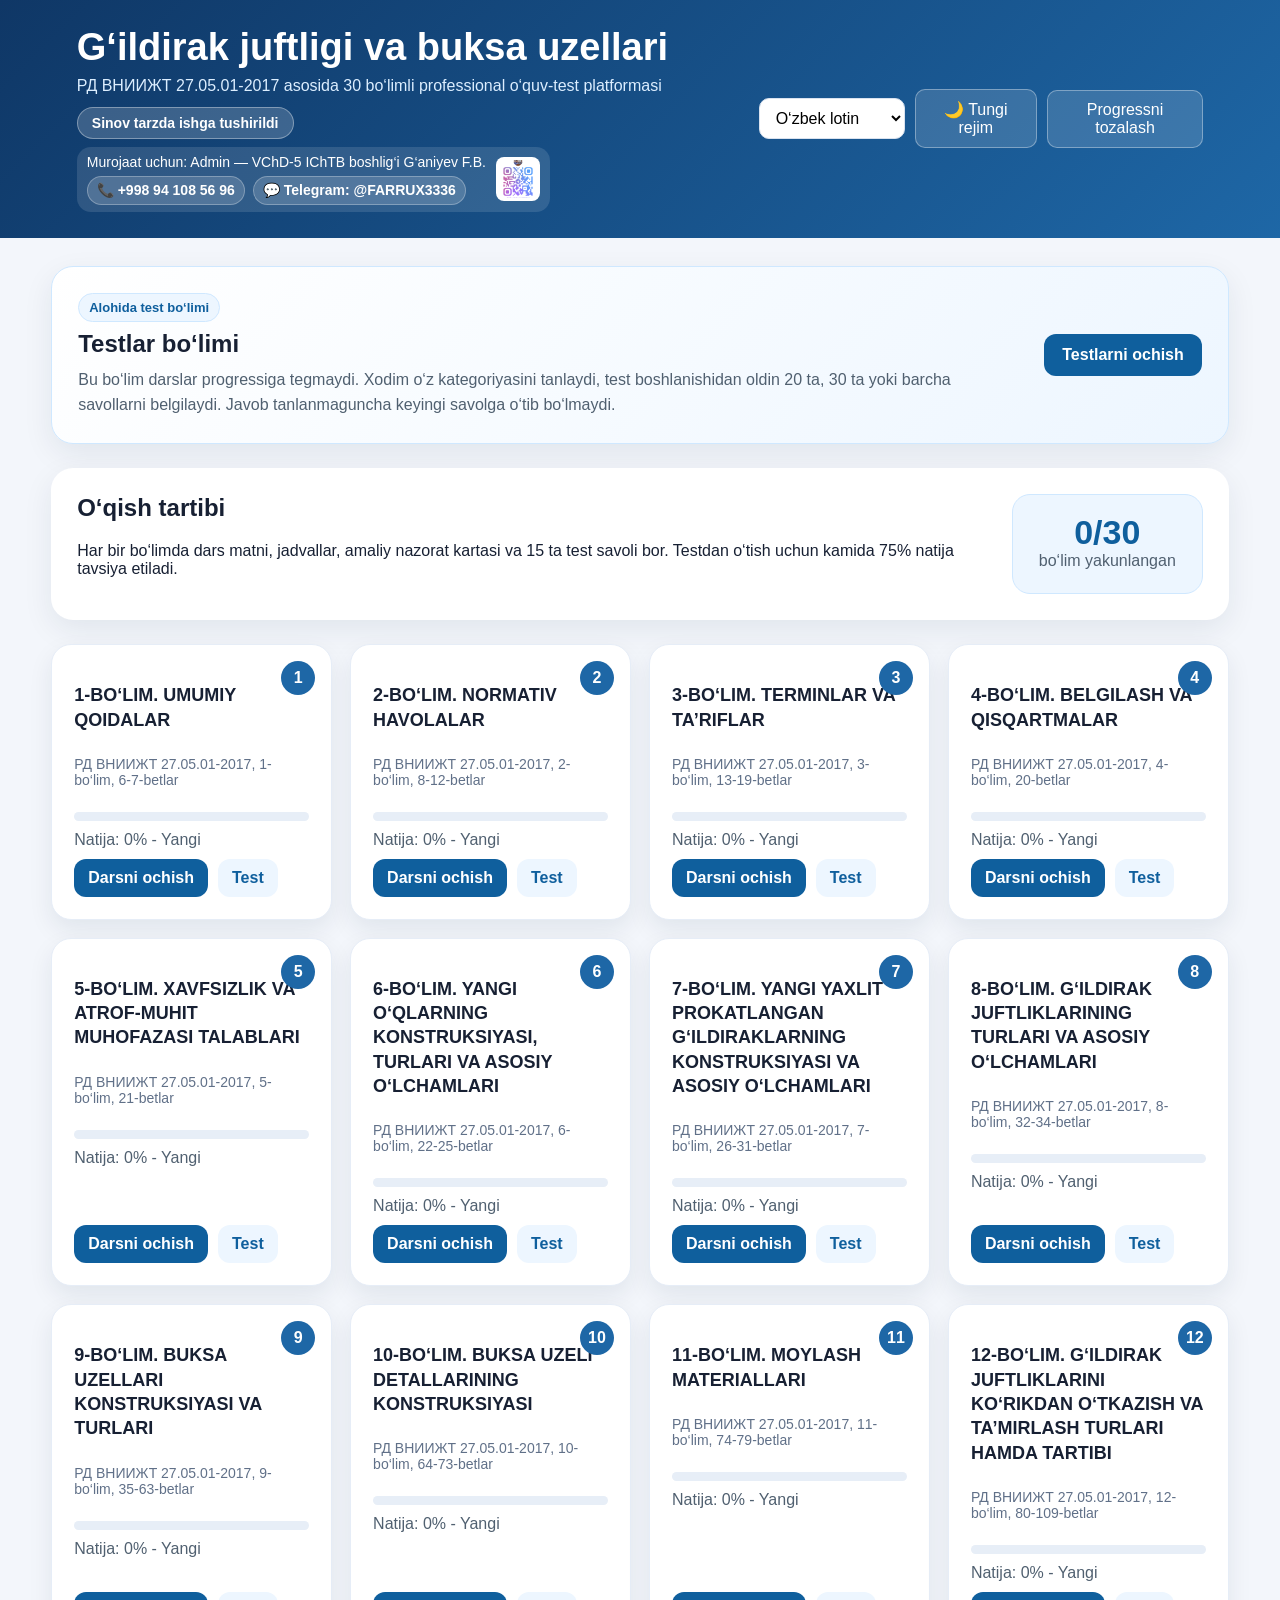
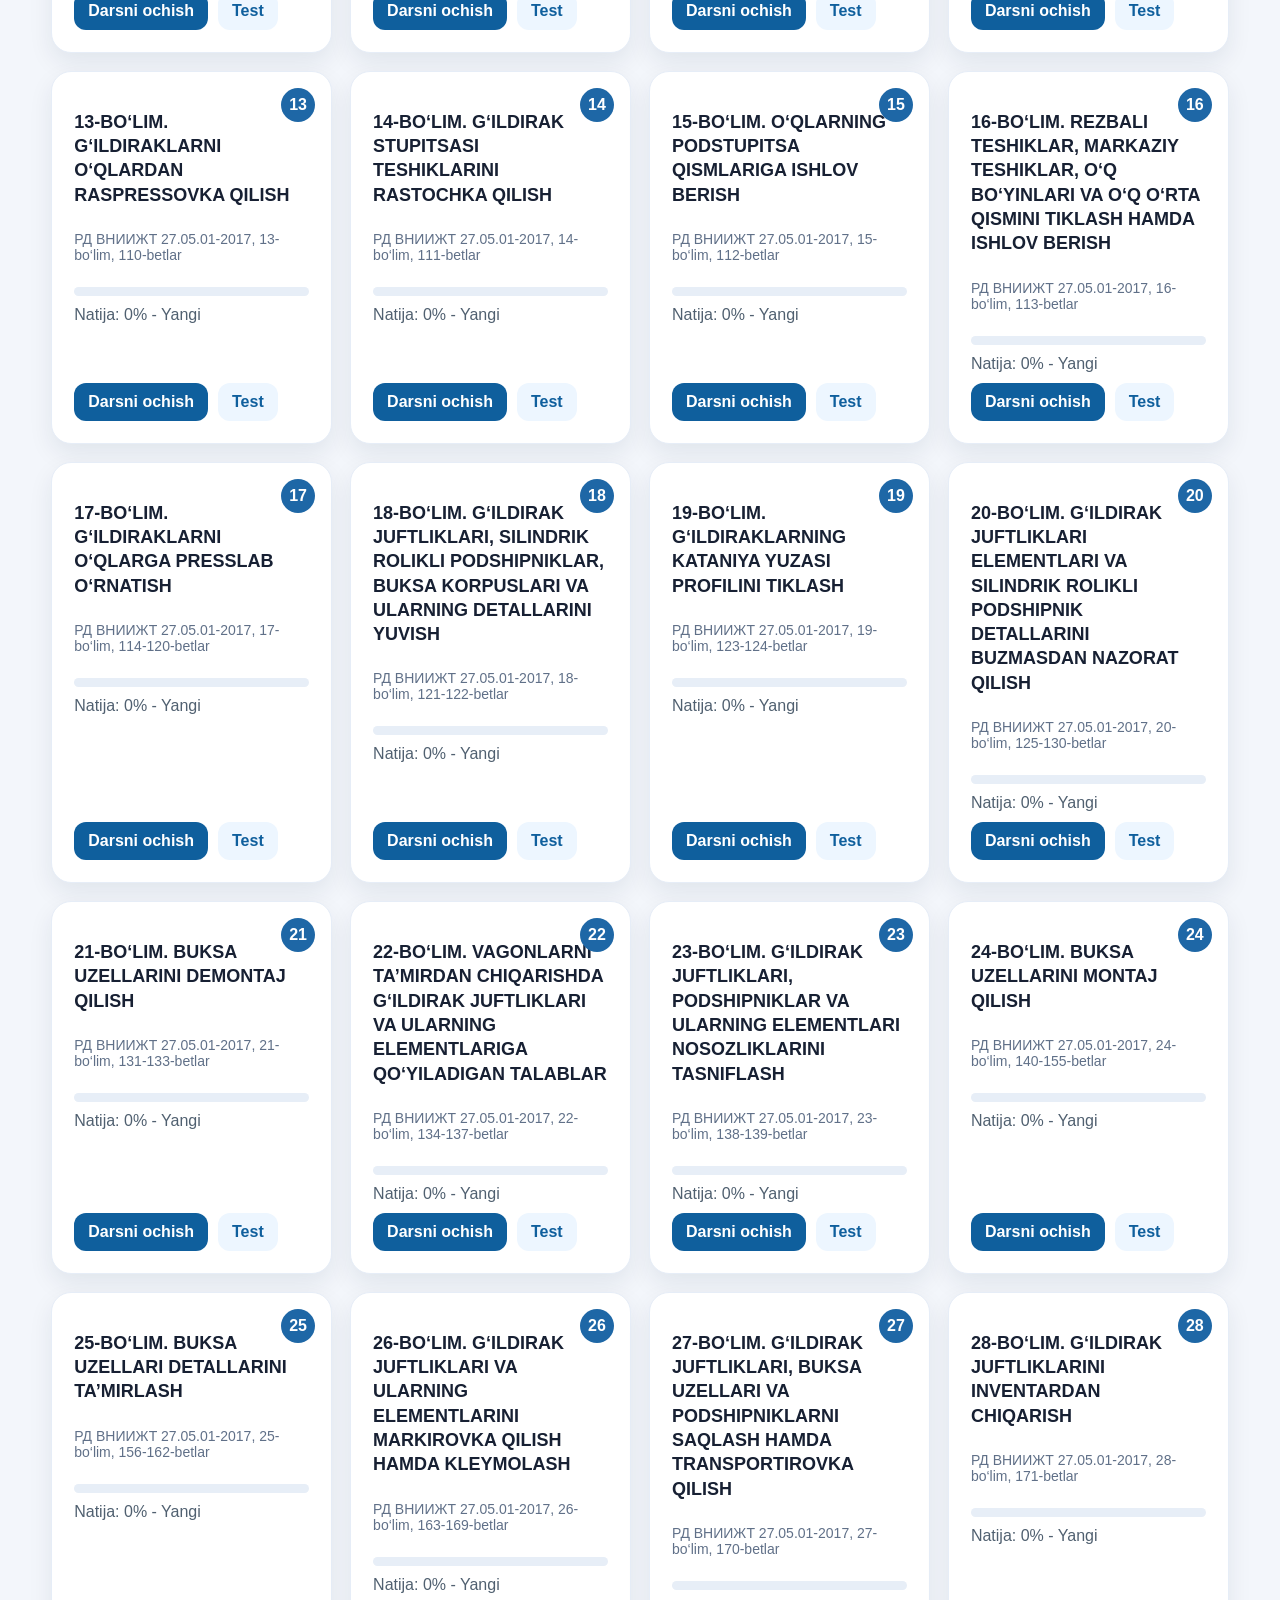
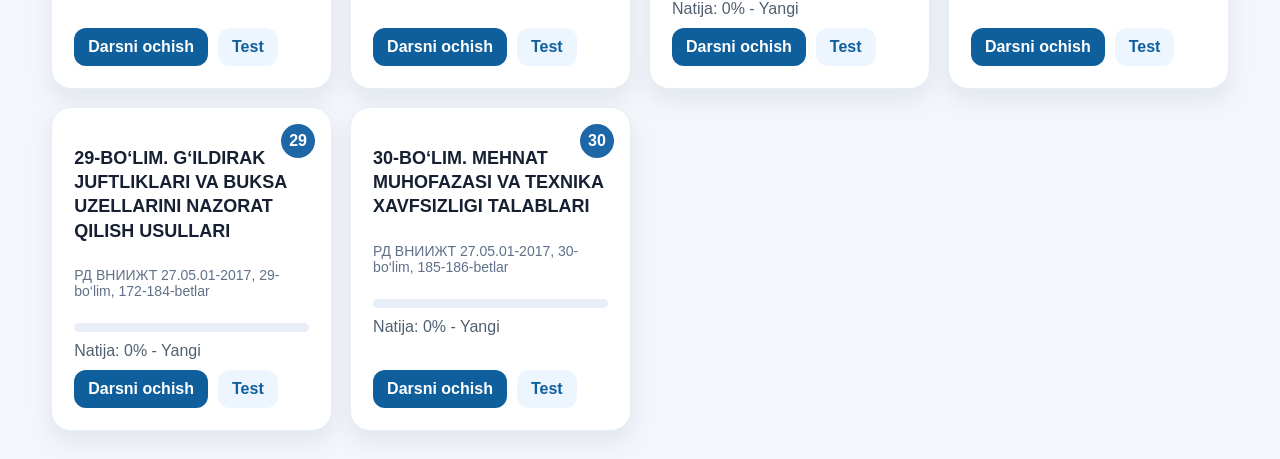
==== commit f047592d: "Add files via upload" ====
--- a/index.html
+++ b/index.html
@@ -1,49 +1,58 @@
 <!DOCTYPE html>
 <html lang="uz">
+
 <head>
   <meta charset="UTF-8" />
   <meta name="viewport" content="width=device-width, initial-scale=1.0" />
   <title>G‘ildirak juftligi - o‘quv platforma</title>
   <link rel="stylesheet" href="style.css" />
+  <link rel="stylesheet" href="category-tests.css" />
 </head>
+
 <body>
   <header class="topbar">
     <div>
       <h1>G‘ildirak juftligi va buksa uzellari</h1>
       <p>РД ВНИИЖТ 27.05.01-2017 asosida 30 bo‘limli professional o‘quv-test platformasi</p>
-  
       <div class="test-badge">Sinov tarzda ishga tushirildi</div>
-  
       <div class="contact-box">
         <div class="contact-text">
           <div>Murojaat uchun: Admin — VChD-5 IChTB boshlig‘i G‘aniyev F.B.</div>
-  
           <div class="contact-links">
             <a href="tel:+998941085696" class="contact-link">📞 +998 94 108 56 96</a>
-            <a href="https://t.me/FARRUX3336" target="_blank" rel="noopener" class="contact-link">
-              💬 Telegram: @FARRUX3336
-            </a>
+            <a href="https://t.me/FARRUX3336" target="_blank" rel="noopener" class="contact-link">💬 Telegram: @FARRUX3336</a>
           </div>
         </div>
-  
         <a href="https://t.me/FARRUX3336" target="_blank" rel="noopener" class="qr-link" title="Telegramga o‘tish">
           <img src="assets/telegram_qr.png" alt="Telegram QR: @FARRUX3336" class="telegram-qr">
         </a>
       </div>
     </div>
-  
     <div class="toolbar">
       <select id="langSelect" aria-label="Til tanlash">
         <option value="uz">O‘zbek lotin</option>
         <option value="uzc">Ўзбек кирилл</option>
         <option value="ru">Русский</option>
       </select>
-  
       <button id="themeToggle" class="ghost" type="button">🌙 Tungi rejim</button>
       <button id="resetProgress" class="ghost" type="button">Progressni tozalash</button>
     </div>
   </header>
+
   <main class="container">
+    <section class="exam-entry" aria-label="Alohida testlar bo‘limi">
+      <div>
+        <span class="mini-label">Alohida test bo‘limi</span>
+        <h2>Testlar bo‘limi</h2>
+        <p>
+          Bu bo‘lim darslar progressiga tegmaydi. Xodim o‘z kategoriyasini tanlaydi,
+          test boshlanishidan oldin 20 ta, 30 ta yoki barcha savollarni belgilaydi.
+          Javob tanlanmaguncha keyingi savolga o‘tib bo‘lmaydi.
+        </p>
+      </div>
+      <a class="btn exam-open-btn" href="category-tests.html">Testlarni ochish</a>
+    </section>
+
     <section class="hero">
       <div>
         <h2>O‘qish tartibi</h2>
@@ -52,7 +61,6 @@
           Testdan o‘tish uchun kamida 75% natija tavsiya etiladi.
         </p>
       </div>
-
       <div class="stats" id="stats"></div>
     </section>
 
@@ -63,4 +71,5 @@
   <script src="app.js"></script>
   <script src="theme.js"></script>
 </body>
+
 </html>
--- a/category-tests.css
+++ b/category-tests.css
@@ -0,0 +1,324 @@
+.exam-entry {
+  display: grid;
+  grid-template-columns: 1fr auto;
+  gap: 22px;
+  align-items: center;
+  margin-bottom: 24px;
+  padding: 26px;
+  border-radius: 22px;
+  background: linear-gradient(135deg, #ffffff, #edf6ff);
+  border: 1px solid #cfe8ff;
+  box-shadow: 0 10px 30px rgba(10, 35, 70, .08);
+}
+.exam-entry h2,
+.cat-panel h2,
+.cat-question-card h2,
+.result-card h2 {
+  margin: 8px 0 10px;
+}
+.exam-entry p,
+.cat-panel p,
+.result-card p {
+  margin: 0;
+  color: #506070;
+  line-height: 1.55;
+}
+.mini-label {
+  display: inline-flex;
+  align-items: center;
+  gap: 6px;
+  padding: 6px 10px;
+  border-radius: 999px;
+  background: #edf6ff;
+  color: #0f5f9d;
+  font-size: 13px;
+  font-weight: 800;
+  border: 1px solid #cfe8ff;
+}
+.exam-open-btn {
+  white-space: nowrap;
+  font-size: 16px;
+  padding: 12px 18px;
+}
+.cat-test-app {
+  margin: 0 auto;
+}
+.cat-panel-head {
+  display: flex;
+  justify-content: space-between;
+  gap: 18px;
+  align-items: flex-start;
+  margin-bottom: 20px;
+}
+.category-grid {
+  display: grid;
+  grid-template-columns: repeat(auto-fit, minmax(230px, 1fr));
+  gap: 14px;
+  margin: 18px 0;
+}
+.category-card {
+  display: flex;
+  flex-direction: column;
+  gap: 8px;
+  border: 1px solid #dce5f2;
+  border-radius: 18px;
+  padding: 18px;
+  background: #f8fbff;
+  cursor: pointer;
+  transition: .16s ease;
+}
+.category-card:hover,
+.category-card.active {
+  border-color: #0f5f9d;
+  box-shadow: 0 10px 20px rgba(15, 95, 157, .12);
+  transform: translateY(-1px);
+}
+.category-card input {
+  position: absolute;
+  opacity: 0;
+  pointer-events: none;
+}
+.category-title {
+  color: #172033;
+  font-size: 18px;
+  font-weight: 800;
+}
+.category-count {
+  color: #0f5f9d;
+  font-weight: 800;
+}
+.category-source {
+  color: #607088;
+  font-size: 13px;
+  line-height: 1.4;
+}
+.count-box {
+  margin-top: 14px;
+  padding: 18px;
+  border: 1px solid #dce5f2;
+  border-radius: 18px;
+  background: #ffffff;
+}
+.count-box h3 {
+  margin: 0 0 12px;
+}
+.count-options {
+  display: flex;
+  flex-wrap: wrap;
+  gap: 12px;
+}
+.count-options label {
+  display: inline-flex;
+  align-items: center;
+  gap: 8px;
+  padding: 10px 12px;
+  border-radius: 12px;
+  background: #edf6ff;
+  color: #0f3766;
+  font-weight: 800;
+  cursor: pointer;
+}
+.cat-actions {
+  margin-top: 20px;
+}
+.quiz-topline {
+  display: flex;
+  justify-content: space-between;
+  align-items: flex-start;
+  gap: 20px;
+  margin-bottom: 16px;
+}
+.quiz-pill {
+  padding: 10px 14px;
+  border-radius: 999px;
+  background: #edf6ff;
+  color: #0f5f9d;
+  font-weight: 800;
+  white-space: nowrap;
+}
+.progress.large {
+  height: 12px;
+  margin-bottom: 18px;
+}
+.cat-question {
+  padding: 18px;
+  border: 1px solid #dce5f2;
+  border-radius: 18px;
+  background: #ffffff;
+}
+.cat-question h3 {
+  margin: 0 0 16px;
+  font-size: 21px;
+  line-height: 1.45;
+}
+.option-list {
+  display: grid;
+  gap: 10px;
+}
+.option-btn {
+  width: 100%;
+  display: flex;
+  align-items: flex-start;
+  gap: 10px;
+  text-align: left;
+  padding: 13px 14px;
+  border: 1px solid #dce5f2;
+  border-radius: 14px;
+  background: #f7f9fd;
+  color: #172033;
+  cursor: pointer;
+  line-height: 1.45;
+}
+.option-btn span {
+  flex: 0 0 auto;
+  color: #0f5f9d;
+  font-weight: 900;
+}
+.option-btn strong {
+  font-weight: 700;
+}
+.option-btn:hover:not(:disabled) {
+  border-color: #0f5f9d;
+  background: #edf6ff;
+}
+.option-btn.correct {
+  border-color: #24a26a;
+  background: #eafff4;
+}
+.option-btn.wrong {
+  border-color: #d44848;
+  background: #fff2f2;
+}
+.option-btn:disabled {
+  cursor: default;
+  opacity: 1;
+}
+.answer-feedback {
+  margin-top: 16px;
+  padding: 14px;
+  border-radius: 14px;
+  line-height: 1.55;
+}
+.answer-feedback p {
+  margin: 6px 0 0;
+}
+.answer-feedback.neutral {
+  background: #edf6ff;
+  color: #0f3766;
+  border: 1px solid #cfe8ff;
+}
+.answer-feedback.good {
+  background: #eafff4;
+  border: 1px solid #9fe0bf;
+  color: #116a43;
+}
+.answer-feedback.bad {
+  background: #fff2f2;
+  border: 1px solid #efb1b1;
+  color: #9b2323;
+}
+#nextQuestion:disabled {
+  opacity: .55;
+  cursor: not-allowed;
+}
+.result-card {
+  text-align: center;
+}
+.result-card h2 {
+  font-size: clamp(44px, 7vw, 78px);
+  color: #0f5f9d;
+}
+.result-summary-grid {
+  display: grid;
+  grid-template-columns: repeat(3, minmax(0, 1fr));
+  gap: 12px;
+  margin: 22px auto;
+  max-width: 620px;
+}
+.result-summary-grid div {
+  display: flex;
+  flex-direction: column;
+  gap: 6px;
+  padding: 16px;
+  border-radius: 16px;
+  background: #edf6ff;
+  border: 1px solid #cfe8ff;
+}
+.result-summary-grid strong {
+  font-size: 30px;
+  color: #0f5f9d;
+}
+.result-summary-grid span {
+  color: #506070;
+}
+.result-actions {
+  justify-content: center;
+}
+html[data-theme="dark"] .exam-entry,
+html[data-theme="dark"] .count-box,
+html[data-theme="dark"] .cat-question {
+  background: #111c2f;
+  border-color: #243650;
+}
+html[data-theme="dark"] .exam-entry p,
+html[data-theme="dark"] .cat-panel p,
+html[data-theme="dark"] .result-card p,
+html[data-theme="dark"] .category-source,
+html[data-theme="dark"] .result-summary-grid span {
+  color: #aabbd0;
+}
+html[data-theme="dark"] .mini-label,
+html[data-theme="dark"] .quiz-pill,
+html[data-theme="dark"] .count-options label,
+html[data-theme="dark"] .answer-feedback.neutral,
+html[data-theme="dark"] .result-summary-grid div {
+  background: #13243b;
+  border-color: #284461;
+  color: #9fd0ff;
+}
+html[data-theme="dark"] .category-card,
+html[data-theme="dark"] .option-btn {
+  background: #18263a;
+  border-color: #2c405c;
+  color: #e6edf7;
+}
+html[data-theme="dark"] .category-title {
+  color: #e6edf7;
+}
+html[data-theme="dark"] .category-count,
+html[data-theme="dark"] .result-summary-grid strong,
+html[data-theme="dark"] .result-card h2 {
+  color: #71b7ff;
+}
+html[data-theme="dark"] .option-btn.correct,
+html[data-theme="dark"] .answer-feedback.good {
+  background: #0e2a20;
+  border-color: #2dcc89;
+  color: #d7ffee;
+}
+html[data-theme="dark"] .option-btn.wrong,
+html[data-theme="dark"] .answer-feedback.bad {
+  background: #2a1518;
+  border-color: #e05a5a;
+  color: #ffe0e0;
+}
+@media (max-width: 720px) {
+  .exam-entry,
+  .quiz-topline {
+    grid-template-columns: 1fr;
+    flex-direction: column;
+    align-items: stretch;
+  }
+  .exam-open-btn,
+  .quiz-pill {
+    width: 100%;
+    justify-content: center;
+    text-align: center;
+  }
+  .result-summary-grid {
+    grid-template-columns: 1fr;
+  }
+  .option-btn {
+    font-size: 15px;
+  }
+}
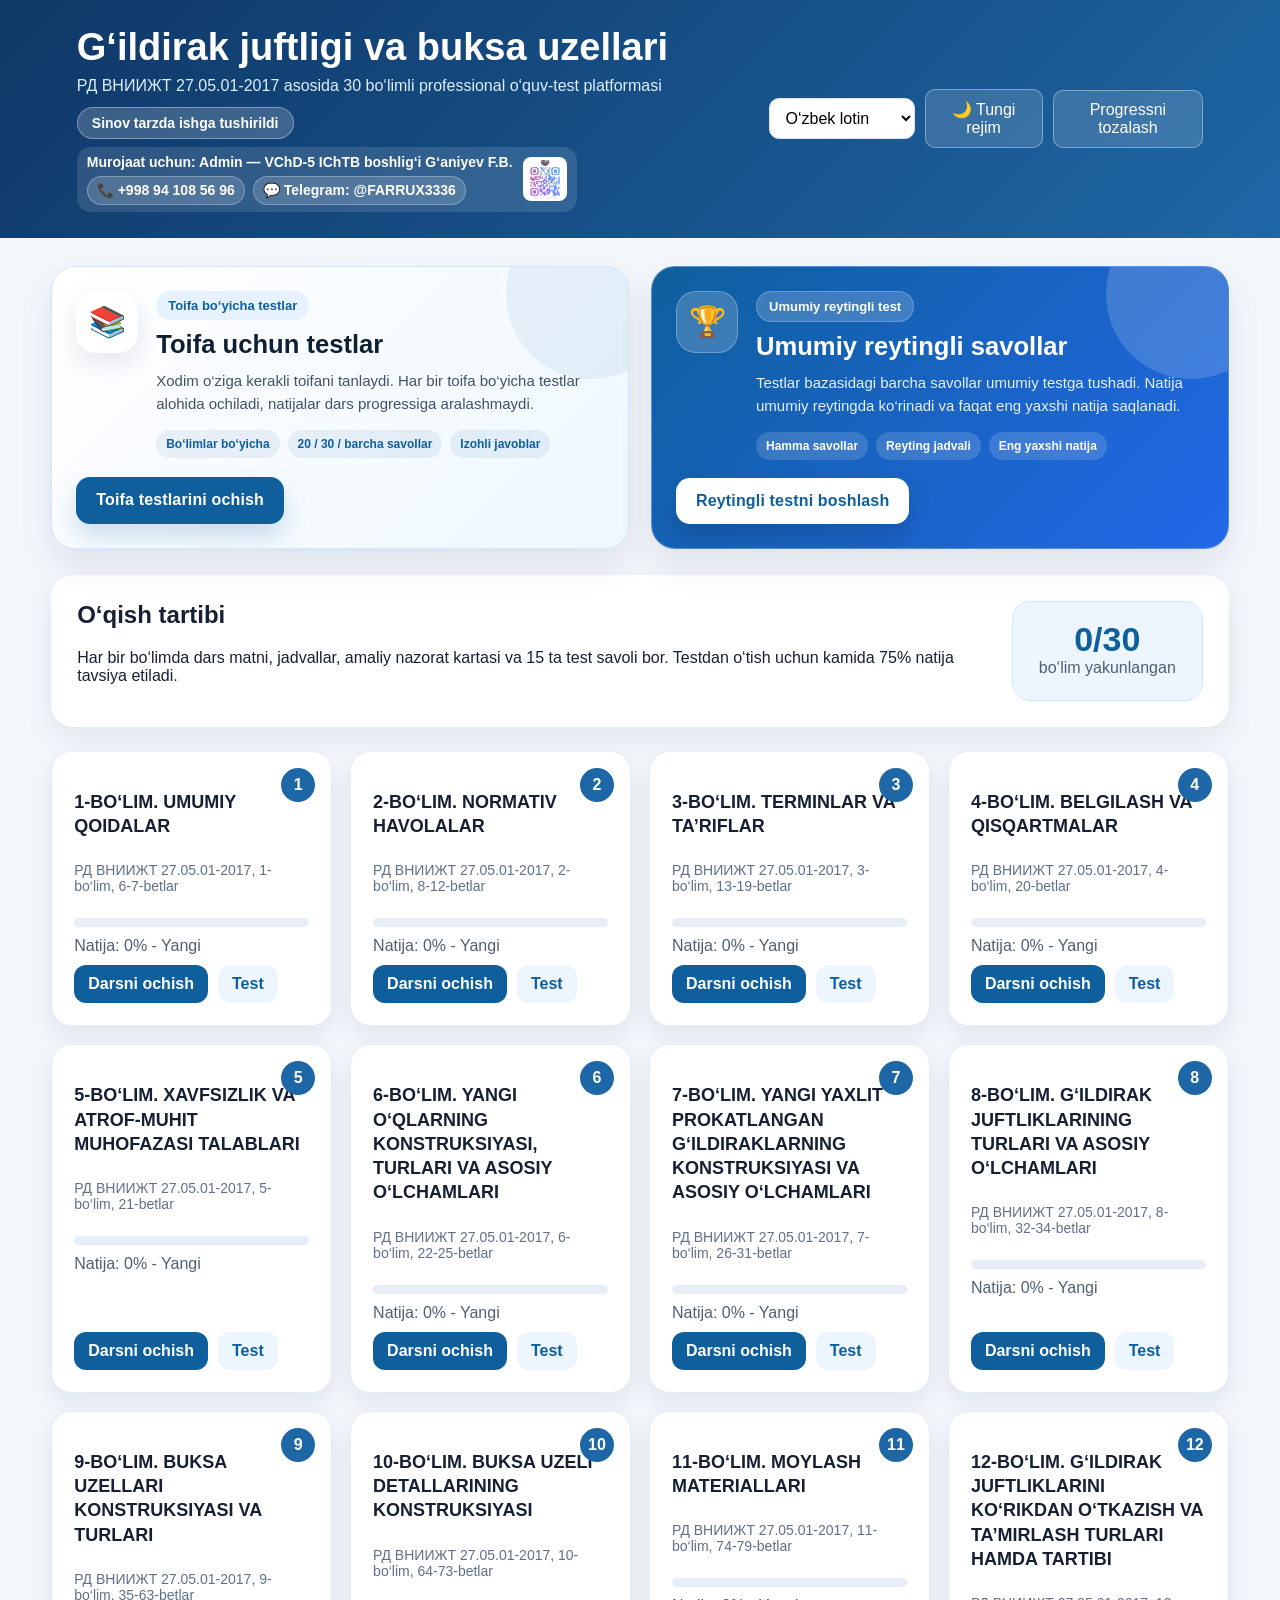
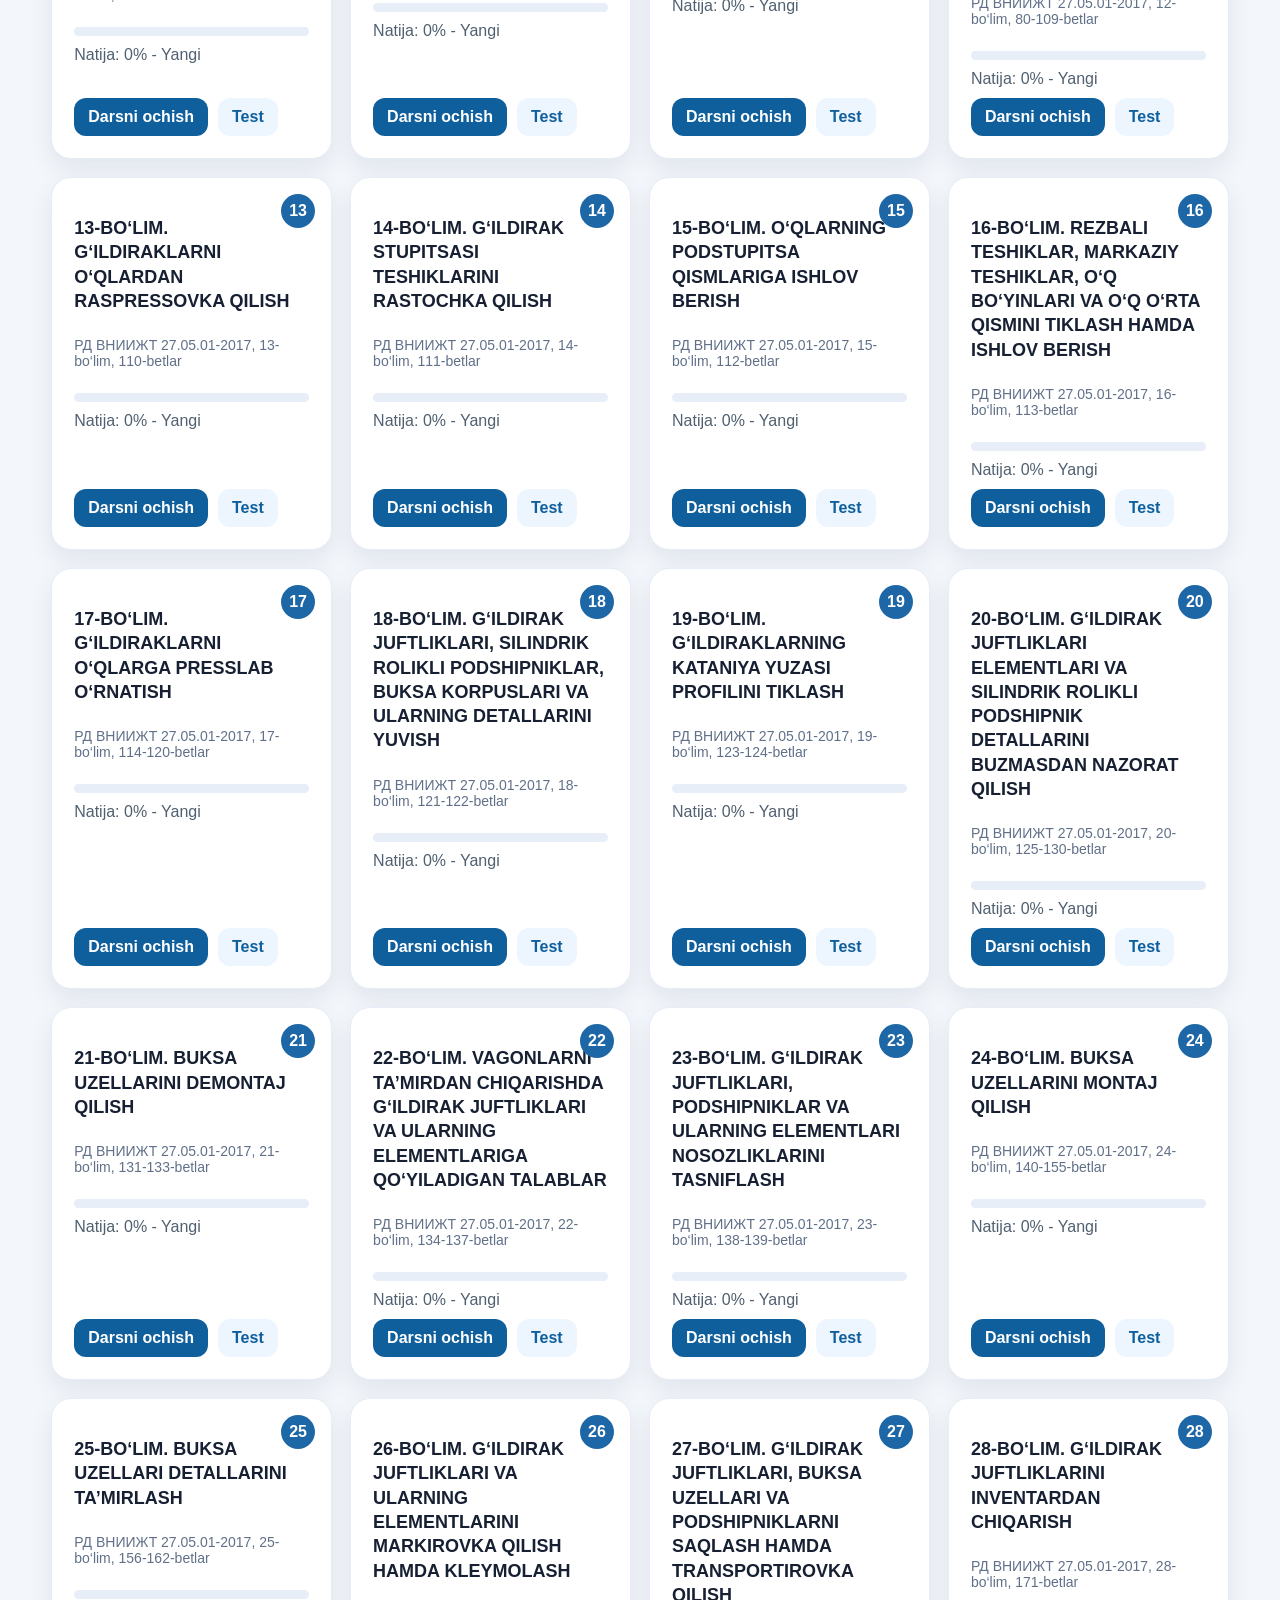
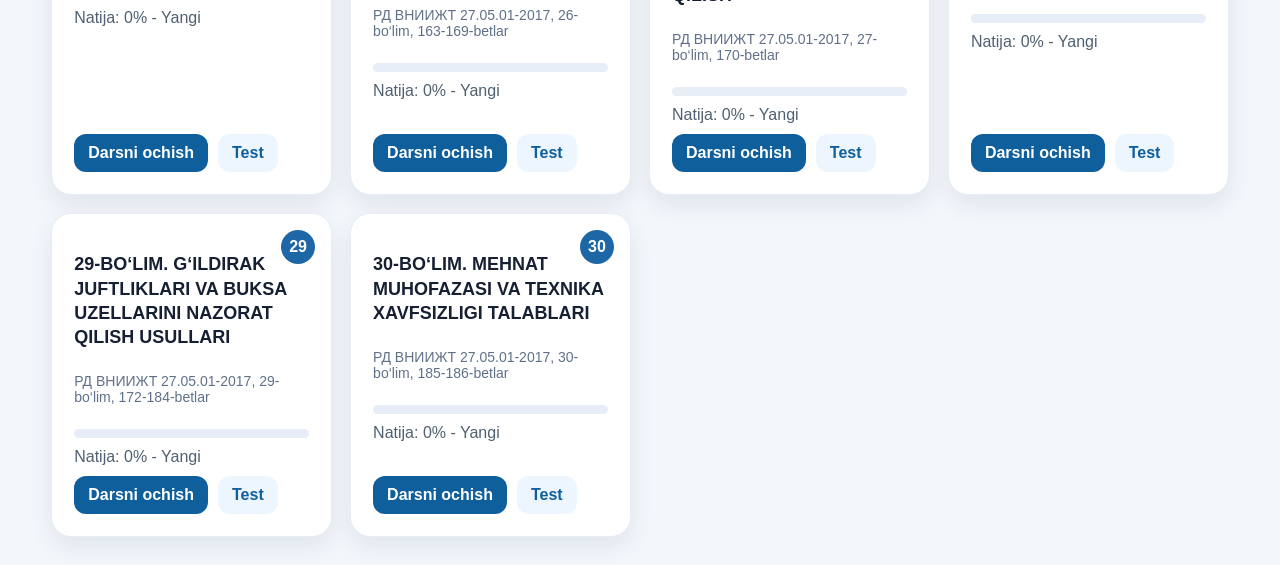
==== commit f7f60f4b: "Add files via upload" ====
--- a/index.html
+++ b/index.html
@@ -1,56 +1,79 @@
-<!DOCTYPE html>
+<!doctype html>
 <html lang="uz">
-
 <head>
-  <meta charset="UTF-8" />
-  <meta name="viewport" content="width=device-width, initial-scale=1.0" />
-  <title>G‘ildirak juftligi - o‘quv platforma</title>
-  <link rel="stylesheet" href="style.css" />
-  <link rel="stylesheet" href="category-tests.css" />
+  <meta charset="utf-8">
+  <meta name="viewport" content="width=device-width,initial-scale=1">
+  <title>G‘ildirak juftligi va buksa uzellari | O‘quv-test platformasi</title>
+  <link rel="stylesheet" href="style.css">
+  <link rel="stylesheet" href="home-test-split.css">
 </head>
-
 <body>
   <header class="topbar">
-    <div>
+    <div class="topbar-main">
       <h1>G‘ildirak juftligi va buksa uzellari</h1>
       <p>РД ВНИИЖТ 27.05.01-2017 asosida 30 bo‘limli professional o‘quv-test platformasi</p>
-      <div class="test-badge">Sinov tarzda ishga tushirildi</div>
+      <span class="test-badge">Sinov tarzda ishga tushirildi</span>
       <div class="contact-box">
         <div class="contact-text">
-          <div>Murojaat uchun: Admin — VChD-5 IChTB boshlig‘i G‘aniyev F.B.</div>
+          <strong>Murojaat uchun: Admin — VChD-5 IChTB boshlig‘i G‘aniyev F.B.</strong>
           <div class="contact-links">
-            <a href="tel:+998941085696" class="contact-link">📞 +998 94 108 56 96</a>
-            <a href="https://t.me/FARRUX3336" target="_blank" rel="noopener" class="contact-link">💬 Telegram: @FARRUX3336</a>
+            <a class="contact-link" href="tel:+998941085696">📞 +998 94 108 56 96</a>
+            <a class="contact-link" href="https://t.me/FARRUX3336" target="_blank" rel="noopener">💬 Telegram: @FARRUX3336</a>
           </div>
         </div>
-        <a href="https://t.me/FARRUX3336" target="_blank" rel="noopener" class="qr-link" title="Telegramga o‘tish">
-          <img src="assets/telegram_qr.png" alt="Telegram QR: @FARRUX3336" class="telegram-qr">
+        <a class="qr-link" href="https://t.me/FARRUX3336" target="_blank" rel="noopener" aria-label="Telegram QR">
+          <img class="telegram-qr" src="assets/telegram_qr.png" alt="Telegram QR">
         </a>
       </div>
     </div>
     <div class="toolbar">
-      <select id="langSelect" aria-label="Til tanlash">
+      <select id="langSelect" aria-label="Tilni tanlash">
         <option value="uz">O‘zbek lotin</option>
         <option value="uzc">Ўзбек кирилл</option>
         <option value="ru">Русский</option>
       </select>
-      <button id="themeToggle" class="ghost" type="button">🌙 Tungi rejim</button>
-      <button id="resetProgress" class="ghost" type="button">Progressni tozalash</button>
+      <button class="ghost" id="themeToggle" type="button">🌙 Tungi rejim</button>
+      <button class="ghost" id="resetProgress" type="button">Progressni tozalash</button>
     </div>
   </header>
 
   <main class="container">
-    <section class="exam-entry" aria-label="Alohida testlar bo‘limi">
-      <div>
-        <span class="mini-label">Alohida test bo‘limi</span>
-        <h2>Testlar bo‘limi</h2>
-        <p>
-          Bu bo‘lim darslar progressiga tegmaydi. Xodim o‘z kategoriyasini tanlaydi,
-          test boshlanishidan oldin 20 ta, 30 ta yoki barcha savollarni belgilaydi.
-          Javob tanlanmaguncha keyingi savolga o‘tib bo‘lmaydi.
-        </p>
-      </div>
-      <a class="btn exam-open-btn" href="category-tests.html">Testlarni ochish</a>
+    <section class="tests-two-column" aria-label="Testlar bo‘limi">
+      <article class="tests-panel tests-panel-category">
+        <div class="panel-icon">📚</div>
+        <div class="panel-body">
+          <span class="panel-badge">Toifa bo‘yicha testlar</span>
+          <h2>Toifa uchun testlar</h2>
+          <p>
+            Xodim o‘ziga kerakli toifani tanlaydi. Har bir toifa bo‘yicha testlar alohida ochiladi,
+            natijalar dars progressiga aralashmaydi.
+          </p>
+          <div class="panel-tags">
+            <span>Bo‘limlar bo‘yicha</span>
+            <span>20 / 30 / barcha savollar</span>
+            <span>Izohli javoblar</span>
+          </div>
+        </div>
+        <a class="panel-btn category-btn" href="category-tests.html">Toifa testlarini ochish</a>
+      </article>
+
+      <article class="tests-panel tests-panel-ranked">
+        <div class="panel-icon">🏆</div>
+        <div class="panel-body">
+          <span class="panel-badge ranked-badge">Umumiy reytingli test</span>
+          <h2>Umumiy reytingli savollar</h2>
+          <p>
+            Testlar bazasidagi barcha savollar umumiy testga tushadi. Natija umumiy reytingda
+            ko‘rinadi va faqat eng yaxshi natija saqlanadi.
+          </p>
+          <div class="panel-tags">
+            <span>Hamma savollar</span>
+            <span>Reyting jadvali</span>
+            <span>Eng yaxshi natija</span>
+          </div>
+        </div>
+        <a class="panel-btn ranked-btn" href="ranked-test.html">Reytingli testni boshlash</a>
+      </article>
     </section>
 
     <section class="hero">
@@ -64,12 +87,11 @@
       <div class="stats" id="stats"></div>
     </section>
 
-    <section id="sectionGrid" class="grid"></section>
+    <section class="grid" id="sectionGrid"></section>
   </main>
 
   <script src="data/training-data.js"></script>
   <script src="app.js"></script>
   <script src="theme.js"></script>
 </body>
-
 </html>
--- a/home-test-split.css
+++ b/home-test-split.css
@@ -0,0 +1,207 @@
+/* Main page: Testlar bo‘limi ikkita alohida kartochka */
+.tests-two-column {
+  display: grid;
+  grid-template-columns: minmax(0, 1fr) minmax(0, 1fr);
+  gap: 22px;
+  margin: 0 0 26px;
+}
+
+.tests-panel {
+  position: relative;
+  display: grid;
+  grid-template-columns: auto 1fr;
+  grid-template-rows: auto auto;
+  column-gap: 18px;
+  row-gap: 18px;
+  min-height: 190px;
+  padding: 24px;
+  border-radius: 24px;
+  border: 1px solid #cfe8ff;
+  background: linear-gradient(135deg, #ffffff 0%, #eef7ff 100%);
+  box-shadow: 0 16px 35px rgba(10, 35, 70, .09);
+  overflow: hidden;
+}
+
+.tests-panel::after {
+  content: "";
+  position: absolute;
+  right: -48px;
+  top: -58px;
+  width: 170px;
+  height: 170px;
+  border-radius: 50%;
+  background: rgba(30, 103, 166, .08);
+  pointer-events: none;
+}
+
+.tests-panel-ranked {
+  background: linear-gradient(135deg, #0f5f9d 0%, #2268e9 100%);
+  border-color: rgba(255, 255, 255, .28);
+  color: #ffffff;
+}
+
+.tests-panel-ranked::after {
+  background: rgba(255, 255, 255, .16);
+}
+
+.panel-icon {
+  width: 62px;
+  height: 62px;
+  border-radius: 20px;
+  display: grid;
+  place-items: center;
+  background: #ffffff;
+  box-shadow: 0 10px 24px rgba(10, 35, 70, .10);
+  font-size: 30px;
+  z-index: 1;
+}
+
+.tests-panel-ranked .panel-icon {
+  background: rgba(255, 255, 255, .18);
+  border: 1px solid rgba(255, 255, 255, .25);
+  box-shadow: none;
+}
+
+.panel-body {
+  z-index: 1;
+}
+
+.panel-badge {
+  display: inline-flex;
+  align-items: center;
+  width: max-content;
+  padding: 7px 12px;
+  border-radius: 999px;
+  background: #e6f3ff;
+  color: #0f5f9d;
+  font-size: 13px;
+  font-weight: 800;
+  margin-bottom: 10px;
+}
+
+.ranked-badge,
+.tests-panel-ranked .panel-badge {
+  background: rgba(255, 255, 255, .18);
+  color: #ffffff;
+  border: 1px solid rgba(255, 255, 255, .22);
+}
+
+.tests-panel h2 {
+  margin: 0 0 10px;
+  color: #102033;
+  font-size: clamp(22px, 2vw, 30px);
+  line-height: 1.15;
+}
+
+.tests-panel-ranked h2 {
+  color: #ffffff;
+}
+
+.tests-panel p {
+  margin: 0;
+  color: #405268;
+  line-height: 1.55;
+  font-size: 15px;
+}
+
+.tests-panel-ranked p {
+  color: rgba(255, 255, 255, .90);
+}
+
+.panel-tags {
+  display: flex;
+  flex-wrap: wrap;
+  gap: 8px;
+  margin-top: 14px;
+}
+
+.panel-tags span {
+  display: inline-flex;
+  padding: 7px 10px;
+  border-radius: 999px;
+  background: rgba(15, 95, 157, .08);
+  color: #0f5f9d;
+  font-size: 12px;
+  font-weight: 800;
+}
+
+.tests-panel-ranked .panel-tags span {
+  background: rgba(255, 255, 255, .15);
+  color: #ffffff;
+}
+
+.panel-btn {
+  grid-column: 1 / -1;
+  z-index: 1;
+  display: inline-flex;
+  align-items: center;
+  justify-content: center;
+  width: fit-content;
+  min-height: 46px;
+  padding: 0 20px;
+  border-radius: 14px;
+  text-decoration: none;
+  font-weight: 900;
+  letter-spacing: .01em;
+  transition: transform .18s ease, box-shadow .18s ease, opacity .18s ease;
+}
+
+.panel-btn:hover {
+  transform: translateY(-2px);
+  opacity: .98;
+}
+
+.category-btn {
+  background: #0f5f9d;
+  color: #ffffff;
+  box-shadow: 0 12px 24px rgba(15, 95, 157, .20);
+}
+
+.ranked-btn {
+  background: #ffffff;
+  color: #0f5f9d;
+  box-shadow: 0 14px 26px rgba(0, 0, 0, .14);
+}
+
+html[data-theme="dark"] .tests-panel-category {
+  background: linear-gradient(135deg, #111c2f 0%, #15243a 100%);
+  border-color: #243650;
+  color: #e6edf7;
+}
+
+html[data-theme="dark"] .tests-panel-category h2 {
+  color: #e6edf7;
+}
+
+html[data-theme="dark"] .tests-panel-category p {
+  color: #aabbd0;
+}
+
+html[data-theme="dark"] .panel-tags span {
+  background: rgba(113, 183, 255, .12);
+  color: #9fd0ff;
+}
+
+@media (max-width: 980px) {
+  .tests-two-column {
+    grid-template-columns: 1fr;
+  }
+}
+
+@media (max-width: 640px) {
+  .tests-panel {
+    grid-template-columns: 1fr;
+    padding: 20px;
+  }
+
+  .panel-icon {
+    width: 54px;
+    height: 54px;
+    border-radius: 18px;
+    font-size: 26px;
+  }
+
+  .panel-btn {
+    width: 100%;
+  }
+}
